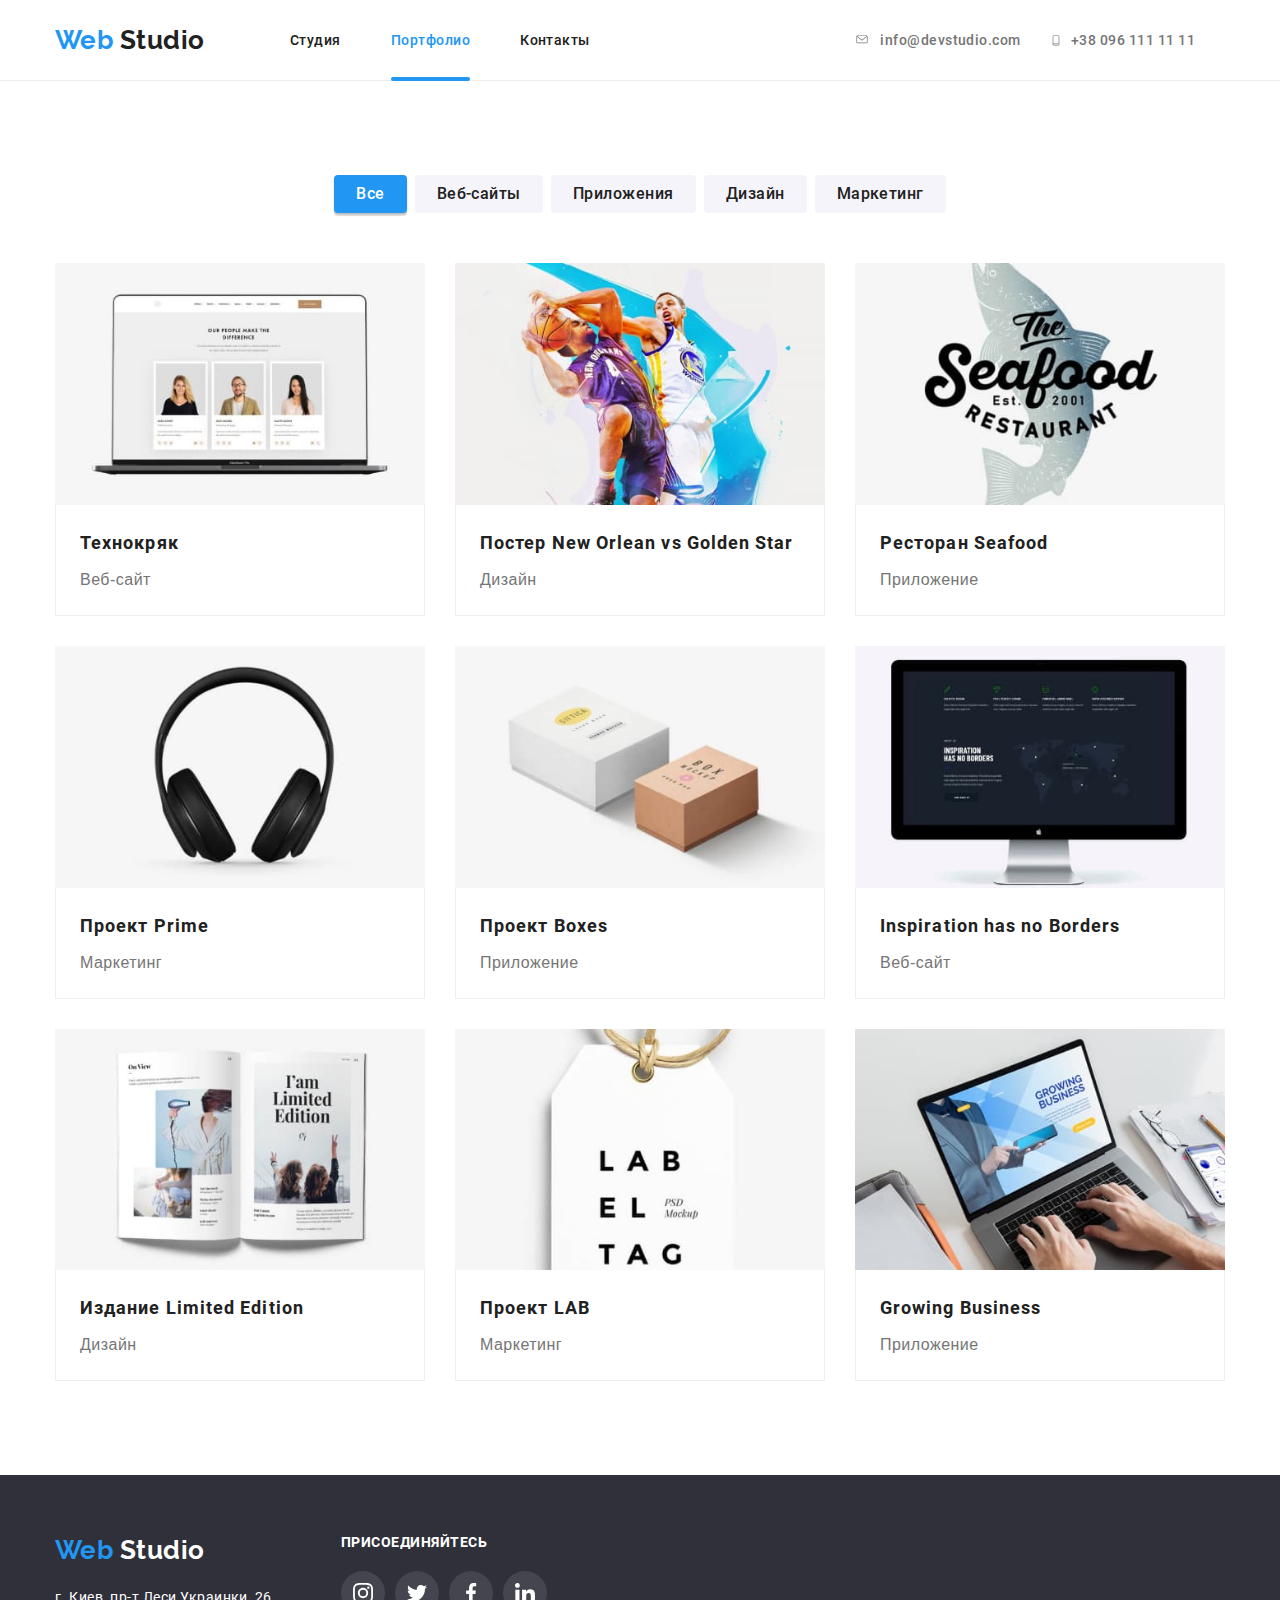
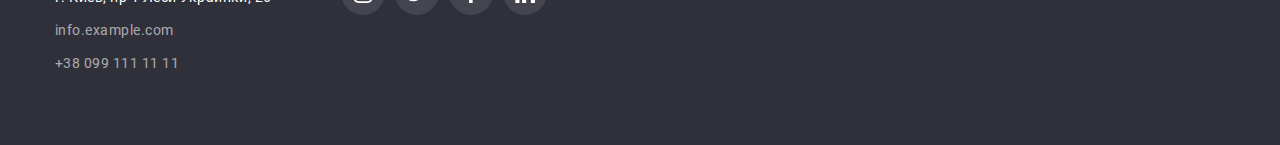
==== portfolio.html @ d31ba844 "Добавляет йалы предидущей домашки" ====
<!DOCTYPE html>
<html lang="en">
<head>
    <meta charset="UTF-8">
    <meta name="viewport" content="width=device-width, initial-scale=1.0">
    <title>Web Studio</title>

    <link rel="stylesheet" href="./css/normaliza.css">
    <link rel="stylesheet" href="./css/style.css">
</head>
<body>
    <!--Top Menu-->
    <header class="header">           

        <div class="nav container">
            <a class="logo" href="./index.html">
                <span class="logo--accent">Web</span> Studio
            </a>                
            
            <nav>
                <ul class="nav__list list">
                    <li class="nav__list-item">
                        <a class="link nav__link" href="./index.html">Студия</a>
                    </li>
                    <li class="nav__list-item">
                        <a class="link nav__link nav__link--active" href="./portfolio.html">Портфолио</a>
                    </li>
                    <li class="nav__list-item">
                        <a class="link nav__link" href="#contacts">Контакты</a>
                    </li>
                </ul>
            </nav>
            
            <ul class="nav__contacts list">
                <li class="nav__contacts-item">
                    <a class="link nav__contacts-link" href="mailto:info@devstudio.com">
                        <svg class="nav__contacts-icon" width=16 height=11.2>
                            <use href='./images/sprite.svg#icon-envelope'></use>
                        </svg>                        
                        info@devstudio.com
                    </a> 
                </li>
                <li class="nav__contacts-item">
                    <a class="link nav__contacts-link" href="tel:+380961111111">
                        <svg class="nav__contacts-icon" width=10 height=15>
                            <use href='./images/sprite.svg#icon-smartphone'></use>
                        </svg> 
                        +38 096 111 11 11
                    </a>
                </li>
            </ul>
        </div>
        
    </header>          
    <!--Header end-->

    

    <main class="section--padding">
        <h1 class="title--hidden">Портфолио</h1>

            <!--Filters-->
        <section class="filters">
            <div class="container filters__content">
                <h2 class="title--hidden">Фильтры</h2> <!--скрыть-->

                <input class="filters__radio-btn" type="radio" 
                id="filter-all" name="filter" checked>
                <label class="btn filters__btn" for="filter-all" tabindex="0">Все</label> 

                <input class="filters__radio-btn" type="radio" 
                id="filter-sites" name="filter">
                <label class="btn filters__btn" for="filter-sites" tabindex="0">Веб-сайты</label>

                <input class="filters__radio-btn" type="radio" 
                id="filter-apps" name="filter">
                <label class="btn filters__btn" for="filter-apps"  tabindex="0">Приложения</label>

                <input class="filters__radio-btn" type="radio" 
                id="filter-design" name="filter">
                <label class="btn filters__btn" for="filter-design"  tabindex="0">Дизайн</label>

                <input class="filters__radio-btn" type="radio" 
                id="filter-marketing" name="filter">
                <label class="btn filters__btn" for="filter-marketing"  tabindex="0">Маркетинг</label> 
            </div>
        </section>


        <section class="projects">
            <h2 class="sprojects__title title--hidden">Проекты</h2> <!--скрыть-->
            <div class="container">            
                <ul class="projects__list list">                
                        <!--Project 1-->            
                    <li class="projects__item" tabindex="0">
                        <a class="projects__item-link" href="">
                            <div class="projects__item-preview">               
                                <img class="projects__item-img" src="../images/projects/project1.jpg" alt="Технокряк" width="370">
                                <p class="projects__item-description">
                                    Технокряк это современная площадка распространения коронавируса. 
                                    Компании используют эту платформу для цифрового шпионажа и атак 
                                    на защищённые сервера конкурентов.
                                </p>
                            </div>
                            <div class="projects__item-content">
                                <h3 class="projects__item-title">
                                    Технокряк
                                </h3>
                                <p class="projects__item-category">
                                    Веб-сайт
                                </p>                                
                            </div>                            
                        </a>
                    </li>

                    <!--Project 2-->
                    <li class="projects__item" tabindex="0">
                        <a class="projects__item-link" href="">
                            <div class="projects__item-preview">
                                <img class="projects__item-img" src="../images/projects/project2.jpg" alt="Постер New Orlean vs Golden Star" width="370">
                                <p class="projects__item-description">
                                    Технокряк это современная площадка распространения коронавируса. 
                                    Компании используют эту платформу для цифрового шпионажа и атак 
                                    на защищённые сервера конкурентов.
                                </p>
                            </div>
                            <div class="projects__item-content">
                                <h3 class="projects__item-title">
                                    Постер New Orlean vs Golden Star
                                </h3>
                                <p class="projects__item-category">
                                    Дизайн
                                </p>                                
                            </div>                            
                        </a>
                    </li>

                    <!--Project 3-->
                    <li class="projects__item" tabindex="0">
                        <a class="projects__item-link" href="">
                            <div class="projects__item-preview">
                                <img class="projects__item-img" src="../images/projects/project3.jpg" alt="Ресторан Seafood" width="370">
                                <p class="projects__item-description">
                                    Технокряк это современная площадка распространения коронавируса. 
                                    Компании используют эту платформу для цифрового шпионажа и атак 
                                    на защищённые сервера конкурентов.
                                </p>
                            </div>
                            <div class="projects__item-content">
                                <h3 class="projects__item-title">
                                    Ресторан Seafood
                                </h3>
                                <p class="projects__item-category">
                                    Приложение
                                </p>
                                
                            </div>                            
                        </a>
                    </li>

                    <!--Project 4-->
                    <li class="projects__item" tabindex="0">
                        <a class="projects__item-link" href="">
                            <div class="projects__item-preview">
                                <img class="projects__item-img" src="../images/projects/project4.jpg" alt="Проект Prime" width="370"> 
                                <p class="projects__item-description">
                                    Технокряк это современная площадка распространения коронавируса. 
                                    Компании используют эту платформу для цифрового шпионажа и атак 
                                    на защищённые сервера конкурентов.
                                </p>
                            </div>
                            <div class="projects__item-content">
                                <h3 class="projects__item-title">
                                    Проект Prime
                                </h3>
                                <p class="projects__item-category">
                                    Маркетинг
                                </p>
                                
                            </div>                            
                        </a>
                    </li>

                    <!--Project 5-->
                    <li class="projects__item" tabindex="0">             
                        <a class="projects__item-link" href="">       
                            <div class="projects__item-preview">
                                <img class="projects__item-img" src="../images/projects/project5.jpg" alt="Проект Boxes" width="370">
                                <p class="projects__item-description">
                                    Технокряк это современная площадка распространения коронавируса. 
                                    Компании используют эту платформу для цифрового шпионажа и атак 
                                    на защищённые сервера конкурентов.
                                </p>
                            </div>
                            <div class="projects__item-content">
                                <h3 class="projects__item-title">
                                    Проект Boxes
                                </h3>
                                <p class="projects__item-category">
                                    Приложение
                                </p>
                                
                            </div>                            
                        </a>
                    </li>

                    <!--Project 6-->
                    <li class="projects__item" tabindex="0">             
                        <a class="projects__item-link" href="">       
                            <div class="projects__item-preview">
                                <img class="projects__item-img" src="../images/projects/project6.jpg" alt="Inspiration has no Borders" width="370">
                                <p class="projects__item-description">
                                    Технокряк это современная площадка распространения коронавируса. 
                                    Компании используют эту платформу для цифрового шпионажа и атак 
                                    на защищённые сервера конкурентов.
                                </p>
                            </div>
                            <div class="projects__item-content">
                                <h3 class="projects__item-title">
                                    Inspiration has no Borders
                                </h3>
                                <p class="projects__item-category">
                                    Веб-сайт
                                </p>
                                
                            </div>                            
                        </a>
                    </li>

                    <!--Project 7-->
                    <li class="projects__item" tabindex="0">             
                        <a class="projects__item-link" href="">       
                            <div class="projects__item-preview">
                                <img class="projects__item-img" src="../images/projects/project7.jpg" alt="Издание Limited Edition" width="370">
                                <p class="projects__item-description">
                                    Технокряк это современная площадка распространения коронавируса. 
                                    Компании используют эту платформу для цифрового шпионажа и атак 
                                    на защищённые сервера конкурентов.
                                </p>
                            </div>
                            <div class="projects__item-content">
                                <h3 class="projects__item-title">
                                    Издание Limited Edition
                                </h3>
                                <p class="projects__item-category">
                                    Дизайн
                                </p>
                                
                            </div>                            
                        </a>
                    </li>

                    <!--Project 8-->
                    <li class="projects__item" tabindex="0">             
                        <a class="projects__item-link" href="">       
                            <div class="projects__item-preview">
                                <img class="projects__item-img" src="../images/projects/project8.jpg" alt="Проект LAB" width="370">
                                <p class="projects__item-description">
                                    Технокряк это современная площадка распространения коронавируса. 
                                    Компании используют эту платформу для цифрового шпионажа и атак 
                                    на защищённые сервера конкурентов.
                                </p>
                            </div>
                            <div class="projects__item-content">
                                <h3 class="projects__item-title">
                                    Проект LAB
                                </h3>
                                <p class="projects__item-category">
                                    Маркетинг
                                </p>                                
                            </div>                            
                        </a>
                    </li>

                    <!--Project 9-->
                    <li class="projects__item" tabindex="0">             
                        <a class="projects__item-link" href="">       
                            <div class="projects__item-preview">
                                <img class="projects__item-img" src="../images/projects/project9.jpg" alt="Growing Business" width="370">
                                <p class="projects__item-description">
                                    Технокряк это современная площадка распространения коронавируса. 
                                    Компании используют эту платформу для цифрового шпионажа и атак 
                                    на защищённые сервера конкурентов.
                                </p>
                            </div>
                            <div class="projects__item-content">
                                <h3 class="projects__item-title">
                                    Growing Business
                                </h3>
                                <p class="projects__item-category">
                                    Приложение
                                </p>
                                
                            </div>                            
                        </a>
                    </li>
                </ul>
            </div>
                
        </section>
    </main>


   <!--Footer-->
   <footer class="footer" id="contacts">
        <div class="container footer__container">
            <div class="footer__contacts-container">				
                <a class="logo logo--inverse footer__logo" href="./index.html">
                    <span class="logo--accent">Web</span> Studio
                </a>
                <address class="footer__address footer__contacts-item">
                    г. Киев, пр-т Леси Украинки, 26
                </address>
                <p class="footer__contacts-item">
                    <a class="footer__contacts-link" href="mailto:info.example.com">info.example.com</a>
                </p>
                <p class="footer__contacts-item">
                    <a class="footer__contacts-link" href="tel:+380991111111"> +38 099 111 11 11</a>
                </p>
            </div>
            <div class="footer__social-links">
                <b class="footer__action-text">
                    Присоединяйтесь
                </b>
                <ul class="list social-links">
                    <li class="social-links__item">
                        <a class="social-link footer__social-link" href="#" aria-label="Instagramm">
                            <svg class="social-link__icon">
                                <use href="./images/sprite.svg#icon-instagram"></use>
                            </svg>
                        </a>
                    </li>
                    <li class="social-links__item">
                        <a class="social-link footer__social-link" href="#" aria-label="Twitter">
                            <svg class="social-link__icon">
                                <use href="./images/sprite.svg#icon-twitter"></use>
                            </svg>
                        </a>
                    </li>
                    <li class="social-links__item">
                        <a class="social-link footer__social-link" href="#" aria-label="Facebook">
                            <svg class="social-link__icon">
                                <use href="./images/sprite.svg#icon-facebook"></use>
                            </svg>
                        </a>
                    </li>
                    <li class="social-links__item">
                        <a class="social-link footer__social-link" href="#" aria-label="LinkedIn">
                            <svg class="social-link__icon">
                                <use href="./images/sprite.svg#icon-linkedin"></use>
                            </svg>
                        </a>
                    </li>
                </ul>
            </div>
        </div>
        
    </footer>
    
</body>
</html>
---- css/normaliza.css ----
/*! normalize.css v8.0.1 | MIT License | github.com/necolas/normalize.css */

/* Document
   ========================================================================== */

/**
 * 1. Correct the line height in all browsers.
 * 2. Prevent adjustments of font size after orientation changes in iOS.
 */

 html {
    line-height: 1.15; /* 1 */
    -webkit-text-size-adjust: 100%; /* 2 */
  }
  
  /* Sections
     ========================================================================== */
  
  /**
   * Remove the margin in all browsers.
   */
  
  body {
    margin: 0;
  }
  
  /**
   * Render the `main` element consistently in IE.
   */
  
  main {
    display: block;
  }
  
  /**
   * Correct the font size and margin on `h1` elements within `section` and
   * `article` contexts in Chrome, Firefox, and Safari.
   */
  
  h1 {
    font-size: 2em;
    margin: 0.67em 0;
  }
  
  /* Grouping content
     ========================================================================== */
  
  /**
   * 1. Add the correct box sizing in Firefox.
   * 2. Show the overflow in Edge and IE.
   */
  
  hr {
    box-sizing: content-box; /* 1 */
    height: 0; /* 1 */
    overflow: visible; /* 2 */
  }
  
  /**
   * 1. Correct the inheritance and scaling of font size in all browsers.
   * 2. Correct the odd `em` font sizing in all browsers.
   */
  
  pre {
    font-family: monospace, monospace; /* 1 */
    font-size: 1em; /* 2 */
  }
  
  /* Text-level semantics
     ========================================================================== */
  
  /**
   * Remove the gray background on active links in IE 10.
   */
  
  a {
    background-color: transparent;
  }
  
  /**
   * 1. Remove the bottom border in Chrome 57-
   * 2. Add the correct text decoration in Chrome, Edge, IE, Opera, and Safari.
   */
  
  abbr[title] {
    border-bottom: none; /* 1 */
    text-decoration: underline; /* 2 */
    text-decoration: underline dotted; /* 2 */
  }
  
  /**
   * Add the correct font weight in Chrome, Edge, and Safari.
   */
  
  b,
  strong {
    font-weight: bolder;
  }
  
  /**
   * 1. Correct the inheritance and scaling of font size in all browsers.
   * 2. Correct the odd `em` font sizing in all browsers.
   */
  
  code,
  kbd,
  samp {
    font-family: monospace, monospace; /* 1 */
    font-size: 1em; /* 2 */
  }
  
  /**
   * Add the correct font size in all browsers.
   */
  
  small {
    font-size: 80%;
  }
  
  /**
   * Prevent `sub` and `sup` elements from affecting the line height in
   * all browsers.
   */
  
  sub,
  sup {
    font-size: 75%;
    line-height: 0;
    position: relative;
    vertical-align: baseline;
  }
  
  sub {
    bottom: -0.25em;
  }
  
  sup {
    top: -0.5em;
  }
  
  /* Embedded content
     ========================================================================== */
  
  /**
   * Remove the border on images inside links in IE 10.
   */
  
  img {
    border-style: none;
  }
  
  /* Forms
     ========================================================================== */
  
  /**
   * 1. Change the font styles in all browsers.
   * 2. Remove the margin in Firefox and Safari.
   */
  
  button,
  input,
  optgroup,
  select,
  textarea {
    font-family: inherit; /* 1 */
    font-size: 100%; /* 1 */
    line-height: 1.15; /* 1 */
    margin: 0; /* 2 */
  }
  
  /**
   * Show the overflow in IE.
   * 1. Show the overflow in Edge.
   */
  
  button,
  input { /* 1 */
    overflow: visible;
  }
  
  /**
   * Remove the inheritance of text transform in Edge, Firefox, and IE.
   * 1. Remove the inheritance of text transform in Firefox.
   */
  
  button,
  select { /* 1 */
    text-transform: none;
  }
  
  /**
   * Correct the inability to style clickable types in iOS and Safari.
   */
  
  button,
  [type="button"],
  [type="reset"],
  [type="submit"] {
    -webkit-appearance: button;
  }
  
  /**
   * Remove the inner border and padding in Firefox.
   */
  
  button::-moz-focus-inner,
  [type="button"]::-moz-focus-inner,
  [type="reset"]::-moz-focus-inner,
  [type="submit"]::-moz-focus-inner {
    border-style: none;
    padding: 0;
  }
  
  /**
   * Restore the focus styles unset by the previous rule.
   */
  
  button:-moz-focusring,
  [type="button"]:-moz-focusring,
  [type="reset"]:-moz-focusring,
  [type="submit"]:-moz-focusring {
    outline: 1px dotted ButtonText;
  }
  
  /**
   * Correct the padding in Firefox.
   */
  
  fieldset {
    padding: 0.35em 0.75em 0.625em;
  }
  
  /**
   * 1. Correct the text wrapping in Edge and IE.
   * 2. Correct the color inheritance from `fieldset` elements in IE.
   * 3. Remove the padding so developers are not caught out when they zero out
   *    `fieldset` elements in all browsers.
   */
  
  legend {
    box-sizing: border-box; /* 1 */
    color: inherit; /* 2 */
    display: table; /* 1 */
    max-width: 100%; /* 1 */
    padding: 0; /* 3 */
    white-space: normal; /* 1 */
  }
  
  /**
   * Add the correct vertical alignment in Chrome, Firefox, and Opera.
   */
  
  progress {
    vertical-align: baseline;
  }
  
  /**
   * Remove the default vertical scrollbar in IE 10+.
   */
  
  textarea {
    overflow: auto;
  }
  
  /**
   * 1. Add the correct box sizing in IE 10.
   * 2. Remove the padding in IE 10.
   */
  
  [type="checkbox"],
  [type="radio"] {
    box-sizing: border-box; /* 1 */
    padding: 0; /* 2 */
  }
  
  /**
   * Correct the cursor style of increment and decrement buttons in Chrome.
   */
  
  [type="number"]::-webkit-inner-spin-button,
  [type="number"]::-webkit-outer-spin-button {
    height: auto;
  }
  
  /**
   * 1. Correct the odd appearance in Chrome and Safari.
   * 2. Correct the outline style in Safari.
   */
  
  [type="search"] {
    -webkit-appearance: textfield; /* 1 */
    outline-offset: -2px; /* 2 */
  }
  
  /**
   * Remove the inner padding in Chrome and Safari on macOS.
   */
  
  [type="search"]::-webkit-search-decoration {
    -webkit-appearance: none;
  }
  
  /**
   * 1. Correct the inability to style clickable types in iOS and Safari.
   * 2. Change font properties to `inherit` in Safari.
   */
  
  ::-webkit-file-upload-button {
    -webkit-appearance: button; /* 1 */
    font: inherit; /* 2 */
  }
  
  /* Interactive
     ========================================================================== */
  
  /*
   * Add the correct display in Edge, IE 10+, and Firefox.
   */
  
  details {
    display: block;
  }
  
  /*
   * Add the correct display in all browsers.
   */
  
  summary {
    display: list-item;
  }
  
  /* Misc
     ========================================================================== */
  
  /**
   * Add the correct display in IE 10+.
   */
  
  template {
    display: none;
  }
  
  /**
   * Add the correct display in IE 10.
   */
  
  [hidden] {
    display: none;
  }
---- css/style.css ----
/*Roboto regular, bold, medium, black
Raleway bold*/
/*Logo*/
@font-face {
  font-family: "Raleway-Bold";
  src: url(/css/fonts/Raleway-Bold.ttf);
  font-style: normal;
  font-weight: 700;
}

/*headers*/
@font-face {
  font-family: "Roboto-Bold";
  src: url(/css/fonts/Roboto-Bold.ttf);
  font-style: normal;
  font-weight: 700;
}

/*hero header*/
@font-face {
  font-family: "Roboto-Black";
  src: url(/css/fonts/Roboto-Black.ttf);
  font-style: normal;
  font-weight: 900;
}

/*nav links*/
@font-face {
  font-family: "Roboto-Medium";
  src: url(/css/fonts/Roboto-Medium.ttf);
  font-style: normal;
  font-weight: 500;
}

/*paragraphs*/
@font-face {
  font-family: "Roboto-Regular";
  src: url(/css/fonts/Roboto-Regular.ttf);
  font-style: normal;
  font-weight: 400;
}

:root {
  --accent: #2196F3;
  --main-bg: #fff;
  --secondary-bg: #F5F4FA;
  --activity-title-bg: rgba(47, 48, 58, 0.8);
  --main-text: #212121;
  --secondary-text: #757575;
  --light-text: #ffffff;
  --social-links: #AFB1B8;
  --footer-contacts: rgba(255, 255, 255, 0.6);
  --footer-bg: #2F303A;
  --footer-social-bg: rgba(255, 255, 255, 0.1);
  --nav-underline: #ECECEC;
  --item-border: #EEEEEE;
}

/*common*/
html {
  -webkit-box-sizing: border-box;
          box-sizing: border-box;
}

*, *::before, *::after {
  -webkit-box-sizing: inherit;
          box-sizing: inherit;
}

body {
  color: var(--main-text);
  background-color: var(--main-bg);
  font-family: "Roboto-Bold", sans-serif;
  letter-spacing: 0.03em;
}

h1, h2, h3, p {
  margin: 0;
}

a {
  text-decoration: none;
  color: var(--main-text);
}

a:hover {
  cursor: pointer;
}

.container {
  width: 1200px;
  padding-left: 15px;
  padding-right: 15px;
  margin: auto;
}

.link {
  display: -webkit-box;
  display: -ms-flexbox;
  display: flex;
  font-family: "Roboto-Medium", sans-serif;
  -webkit-transition: color 250ms cubic-bezier(0.4, 0, 0.2, 1);
  transition: color 250ms cubic-bezier(0.4, 0, 0.2, 1);
}

.link:hover, .link:focus {
  color: var(--accent);
  -webkit-transition: color 250ms cubic-bezier(0.4, 0, 0.2, 1);
  transition: color 250ms cubic-bezier(0.4, 0, 0.2, 1);
}

.list {
  margin: 0;
  padding: 0;
  list-style: none;
  color: var(--main-text);
  display: -webkit-box;
  display: -ms-flexbox;
  display: flex;
}

.social-links {
  -webkit-box-pack: center;
      -ms-flex-pack: center;
          justify-content: center;
}

.social-links__item:not(:last-child) {
  margin-right: 10px;
}

.social-link {
  display: -webkit-box;
  display: -ms-flexbox;
  display: flex;
  -webkit-box-pack: center;
      -ms-flex-pack: center;
          justify-content: center;
  -webkit-box-align: center;
      -ms-flex-align: center;
          align-items: center;
  width: 44px;
  height: 44px;
  border-radius: 50%;
  background-color: var(--main-bg);
  color: var(--social-links);
  -webkit-transition: all 250ms cubic-bezier(0.4, 0, 0.2, 1);
  transition: all 250ms cubic-bezier(0.4, 0, 0.2, 1);
}

.social-link:hover, .social-link:focus {
  color: var(--light-text);
  background-color: var(--accent);
  -webkit-transition: all 250ms cubic-bezier(0.4, 0, 0.2, 1);
  transition: all 250ms cubic-bezier(0.4, 0, 0.2, 1);
}

.social-link__icon {
  width: 20px;
  height: 20px;
  fill: currentColor;
}

.logo {
  display: block;
  font-size: 26px;
  line-height: 1.19;
  font-family: "Raleway-Bold", sans-serif;
}

.logo--accent {
  color: var(--accent);
}

.logo--inverse {
  color: var(--light-text);
}

.btn {
  display: block;
  font-size: 16px;
  border: none;
  border-radius: 4px;
}

.btn:hover, .btn:focus {
  cursor: pointer;
}

.main-btn {
  color: var(--light-text);
  background-color: var(--accent);
  line-height: 1.875;
  letter-spacing: 0.06em;
}

.section--padding {
  padding: 94px 0;
}

.section-title {
  font-size: 36px;
  line-height: 1.17;
  text-align: center;
}

.title--hidden {
  height: 0;
  width: 0;
  margin: 0;
  overflow: hidden;
}

.item-title {
  font-size: 14px;
  line-height: 1.14;
}

/*HEADER*/
.header {
  border-bottom: 1px solid var(--nav-underline);
}

/*******Nav******/
.nav {
  display: -webkit-box;
  display: -ms-flexbox;
  display: flex;
  -webkit-box-align: center;
      -ms-flex-align: center;
          align-items: center;
}

.nav__list {
  display: -webkit-box;
  display: -ms-flexbox;
  display: flex;
  margin-left: 85px;
}

.nav__list-item:not(:last-child) {
  margin-right: 50px;
}

.nav__link {
  display: block;
  padding-top: 32px;
  padding-bottom: 32px;
  font-size: 14px;
  position: relative;
}

.nav__link--active {
  color: var(--accent);
}

.nav__link--active::after {
  content: '';
  display: block;
  width: 100%;
  height: 4px;
  border-radius: 2px;
  background-color: var(--accent);
  position: absolute;
  top: 77px;
}

.nav__contacts {
  display: -webkit-box;
  display: -ms-flexbox;
  display: flex;
  margin-left: auto;
}

.nav__contacts-item {
  margin-right: 30px;
}

.nav__contacts-link {
  -webkit-box-align: center;
      -ms-flex-align: center;
          align-items: center;
  font-size: 14px;
  color: var(--secondary-text);
}

.nav__contacts-icon {
  margin-right: 10px;
  fill: currentColor;
}

/*HEADER END*/
/*MAIN*/
/*Hero section*/
.hero {
  min-height: 600px;
  padding-top: 200px;
  background-image: -webkit-gradient(linear, left top, left bottom, from(rgba(47, 48, 58, 0.8))), url(../images/hero/header-desktop-img.jpg);
  background-image: linear-gradient(rgba(47, 48, 58, 0.8)), url(../images/hero/header-desktop-img.jpg);
  background-repeat: no-repeat;
  background-size: cover;
  color: var(--light-text);
}

.hero__title {
  margin-bottom: 30px;
  margin-left: auto;
  margin-right: auto;
  font-family: "Roboto-Black", sans-serif;
  font-size: 44px;
  line-height: 1.36;
  letter-spacing: 0.06em;
  text-transform: uppercase;
  text-align: center;
}

.hero__button {
  margin-left: auto;
  margin-right: auto;
  padding: 10px 32px;
  color: currentColor;
}

/*Features section*/
.features__list {
  display: -webkit-box;
  display: -ms-flexbox;
  display: flex;
}

.features__list-item:not(:last-child) {
  margin-right: 30px;
}

.features__svg-container {
  display: -webkit-box;
  display: -ms-flexbox;
  display: flex;
  padding: 25px 100px;
  background-color: var(--secondary-bg);
  margin-bottom: 30px;
}

.features__item-icon {
  height: 70px;
  width: 70px;
  color: currentColor;
}

.features__item-title {
  margin-bottom: 10px;
  text-transform: uppercase;
}

.features__item-text {
  font-family: "Roboto-Regular", sans-serif;
  font-size: 14px;
  line-height: 1.71;
  color: var(--secondary-text);
}

/*Activities secton*/
.activities__container {
  padding-bottom: 94px;
}

.activities__title {
  margin-bottom: 50px;
}

.activities__list {
  display: -webkit-box;
  display: -ms-flexbox;
  display: flex;
}

.activities__list-item {
  width: calc((100%-2*30px)/3);
  position: relative;
}

.activities__list-item:not(:last-child) {
  margin-right: 30px;
}

.activities__item-img {
  display: block;
}

.activities__item-title {
  position: absolute;
  width: 100%;
  bottom: 0;
  padding-top: 27px;
  padding-bottom: 27px;
  background-color: var(--activity-title-bg);
  text-align: center;
  text-transform: uppercase;
  color: var(--light-text);
}

/*Team section*/
.team {
  background-color: var(--secondary-bg);
}

.team__title {
  margin-bottom: 50px;
}

.team__list {
  display: -webkit-box;
  display: -ms-flexbox;
  display: flex;
}

.team__card {
  width: calc((100%-3*30px)/4);
  padding-bottom: 24px;
  font-size: 16px;
  line-height: 1.19;
  background-color: var(--main-bg);
  text-align: center;
  -webkit-box-shadow: 0px 2px 1px rgba(0, 0, 0, 0.2), 0px 1px 1px rgba(0, 0, 0, 0.14), 0px 1px 3px rgba(0, 0, 0, 0.12);
          box-shadow: 0px 2px 1px rgba(0, 0, 0, 0.2), 0px 1px 1px rgba(0, 0, 0, 0.14), 0px 1px 3px rgba(0, 0, 0, 0.12);
  border-radius: 0px 0px 4px 4px;
}

.team__card:not(:last-child) {
  margin-right: 30px;
}

.team__card-img {
  display: block;
  margin-bottom: 30px;
}

.team__card-name {
  margin-bottom: 10px;
  font-family: "Roboto-Medium", sans-serif;
}

.team__card-position {
  margin-bottom: 16px;
  font-family: "Roboto-Regular", sans-serif;
}

/*CLients section*/
.clients__title {
  margin-bottom: 50px;
}

.clients__list {
  display: -webkit-box;
  display: -ms-flexbox;
  display: flex;
  -ms-flex-wrap: wrap;
      flex-wrap: wrap;
}

.clients__item:not(:last-child) {
  margin-right: 30px;
}

.clients__link {
  display: -webkit-box;
  display: -ms-flexbox;
  display: flex;
  -webkit-box-align: center;
      -ms-flex-align: center;
          align-items: center;
  -webkit-box-pack: center;
      -ms-flex-pack: center;
          justify-content: center;
  width: 170px;
  height: 90px;
  border: 1px solid var(--social-links);
  color: var(--social-links);
  -webkit-transition: all 250ms cubic-bezier(0.4, 0, 0.2, 1);
  transition: all 250ms cubic-bezier(0.4, 0, 0.2, 1);
}

.clients__link:hover {
  color: var(--accent);
  border: 1px solid var(--accent);
  -webkit-transition: all 250ms cubic-bezier(0.4, 0, 0.2, 1);
  transition: all 250ms cubic-bezier(0.4, 0, 0.2, 1);
}

.clients__logo {
  fill: currentColor;
}

/*MAIN END*/
/*FOOTER*/
.footer {
  color: var(--light-text);
  font-family: "Roboto-Regular";
  font-size: 14px;
  line-height: 1.71;
  background-color: var(--footer-bg);
}

.footer__container {
  padding-top: 60px;
  padding-bottom: 60px;
  display: -webkit-box;
  display: -ms-flexbox;
  display: flex;
}

.footer__contacts-container {
  margin-right: 69px;
}

.footer__logo {
  margin-bottom: 20px;
}

.footer__contacts-item {
  margin-bottom: 9px;
}

.footer__address {
  font-style: normal;
}

.footer__contacts-link {
  color: var(--footer-contacts);
}

.footer__action-text {
  display: block;
  margin-bottom: 20px;
  font-family: "Roboto-Bold";
  font-style: normal;
  text-transform: uppercase;
  line-height: 1.14;
}

.footer__social-link {
  color: var(--light-text);
  background-color: var(--footer-social-bg);
}

/*PORTFOLIO*/
.filters {
  margin-bottom: 50px;
}

.filters__content {
  display: -webkit-box;
  display: -ms-flexbox;
  display: flex;
  -webkit-box-pack: center;
      -ms-flex-pack: center;
          justify-content: center;
}

.filters__radio-btn {
  width: 0;
  height: 0;
  margin: 0;
}

.filters__btn {
  padding: 6px 22px;
  font-family: "Roboto-Medium", sans-serif;
  line-height: 1.625;
  background-color: var(--secondary-bg);
  -webkit-transition: all 250ms cubic-bezier(0.4, 0, 0.2, 1);
  transition: all 250ms cubic-bezier(0.4, 0, 0.2, 1);
}

.filters__radio-btn:checked + .filters__btn, .filters__btn:hover, .filters__btn:focus {
  cursor: pointer;
  outline: none;
  background-color: var(--accent);
  color: var(--light-text);
  -webkit-box-shadow: 0px 2px 2px rgba(0, 0, 0, 0.12), 0px 1px 2px rgba(0, 0, 0, 0.08), 0px 3px 1px rgba(0, 0, 0, 0.1);
          box-shadow: 0px 2px 2px rgba(0, 0, 0, 0.12), 0px 1px 2px rgba(0, 0, 0, 0.08), 0px 3px 1px rgba(0, 0, 0, 0.1);
  -webkit-transition: all 250ms cubic-bezier(0.4, 0, 0.2, 1);
  transition: all 250ms cubic-bezier(0.4, 0, 0.2, 1);
}

.filters__btn:not(:last-child) {
  margin-right: 8px;
}

.projects__list {
  display: -webkit-box;
  display: -ms-flexbox;
  display: flex;
  -ms-flex-wrap: wrap;
      flex-wrap: wrap;
}

.projects__item {
  width: 370px;
  -webkit-transition: all 250ms cubic-bezier(0.4, 0, 0.2, 1);
  transition: all 250ms cubic-bezier(0.4, 0, 0.2, 1);
}

.projects__item:hover, .projects__item:focus {
  -webkit-box-sizing: border-box;
          box-sizing: border-box;
  -webkit-box-shadow: 1px 4px 6px rgba(0, 0, 0, 0.16), 0px 4px 4px rgba(0, 0, 0, 0.06), 0px 1px 1px rgba(0, 0, 0, 0.12);
          box-shadow: 1px 4px 6px rgba(0, 0, 0, 0.16), 0px 4px 4px rgba(0, 0, 0, 0.06), 0px 1px 1px rgba(0, 0, 0, 0.12);
  -webkit-transition: all 250ms cubic-bezier(0.4, 0, 0.2, 1);
  transition: all 250ms cubic-bezier(0.4, 0, 0.2, 1);
}

.projects__item:not(:nth-child(3n)) {
  margin-right: 30px;
}

.projects__item:not(:nth-last-child(-n+3)) {
  margin-bottom: 30px;
}

.projects__item-preview {
  position: relative;
}

.projects__item-description {
  position: absolute;
  overflow: hidden;
  height: 0;
  width: 100%;
  bottom: 0;
  padding: 0;
  -webkit-transition: all 250ms cubic-bezier(0.4, 0, 0.2, 1);
  transition: all 250ms cubic-bezier(0.4, 0, 0.2, 1);
  background-color: var(--accent);
  color: var(--light-text);
  font-family: "Roboto-Normal", sans-serif;
  font-size: 16px;
  line-height: 1.56;
}

.projects__item:hover .projects__item-description,
.projects__item:focus .projects__item-description {
  height: 100%;
  padding: 63px 24px;
  -webkit-transition: all 250ms cubic-bezier(0.4, 0, 0.2, 1);
  transition: all 250ms cubic-bezier(0.4, 0, 0.2, 1);
}

.projects__item-img {
  display: block;
}

.projects__item-content {
  padding: 20px 24px;
  border-bottom: 1px solid var(--item-border);
  border-right: 1px solid var(--item-border);
  border-left: 1px solid var(--item-border);
}

.projects__item-title {
  font-size: 18px;
  line-height: 2;
  letter-spacing: 0.06em;
  margin-bottom: 4px;
}

.projects__item-category {
  font-family: "Roboto-Normal", sans-serif;
  color: var(--secondary-text);
  font-size: 16px;
  line-height: 1.875;
}
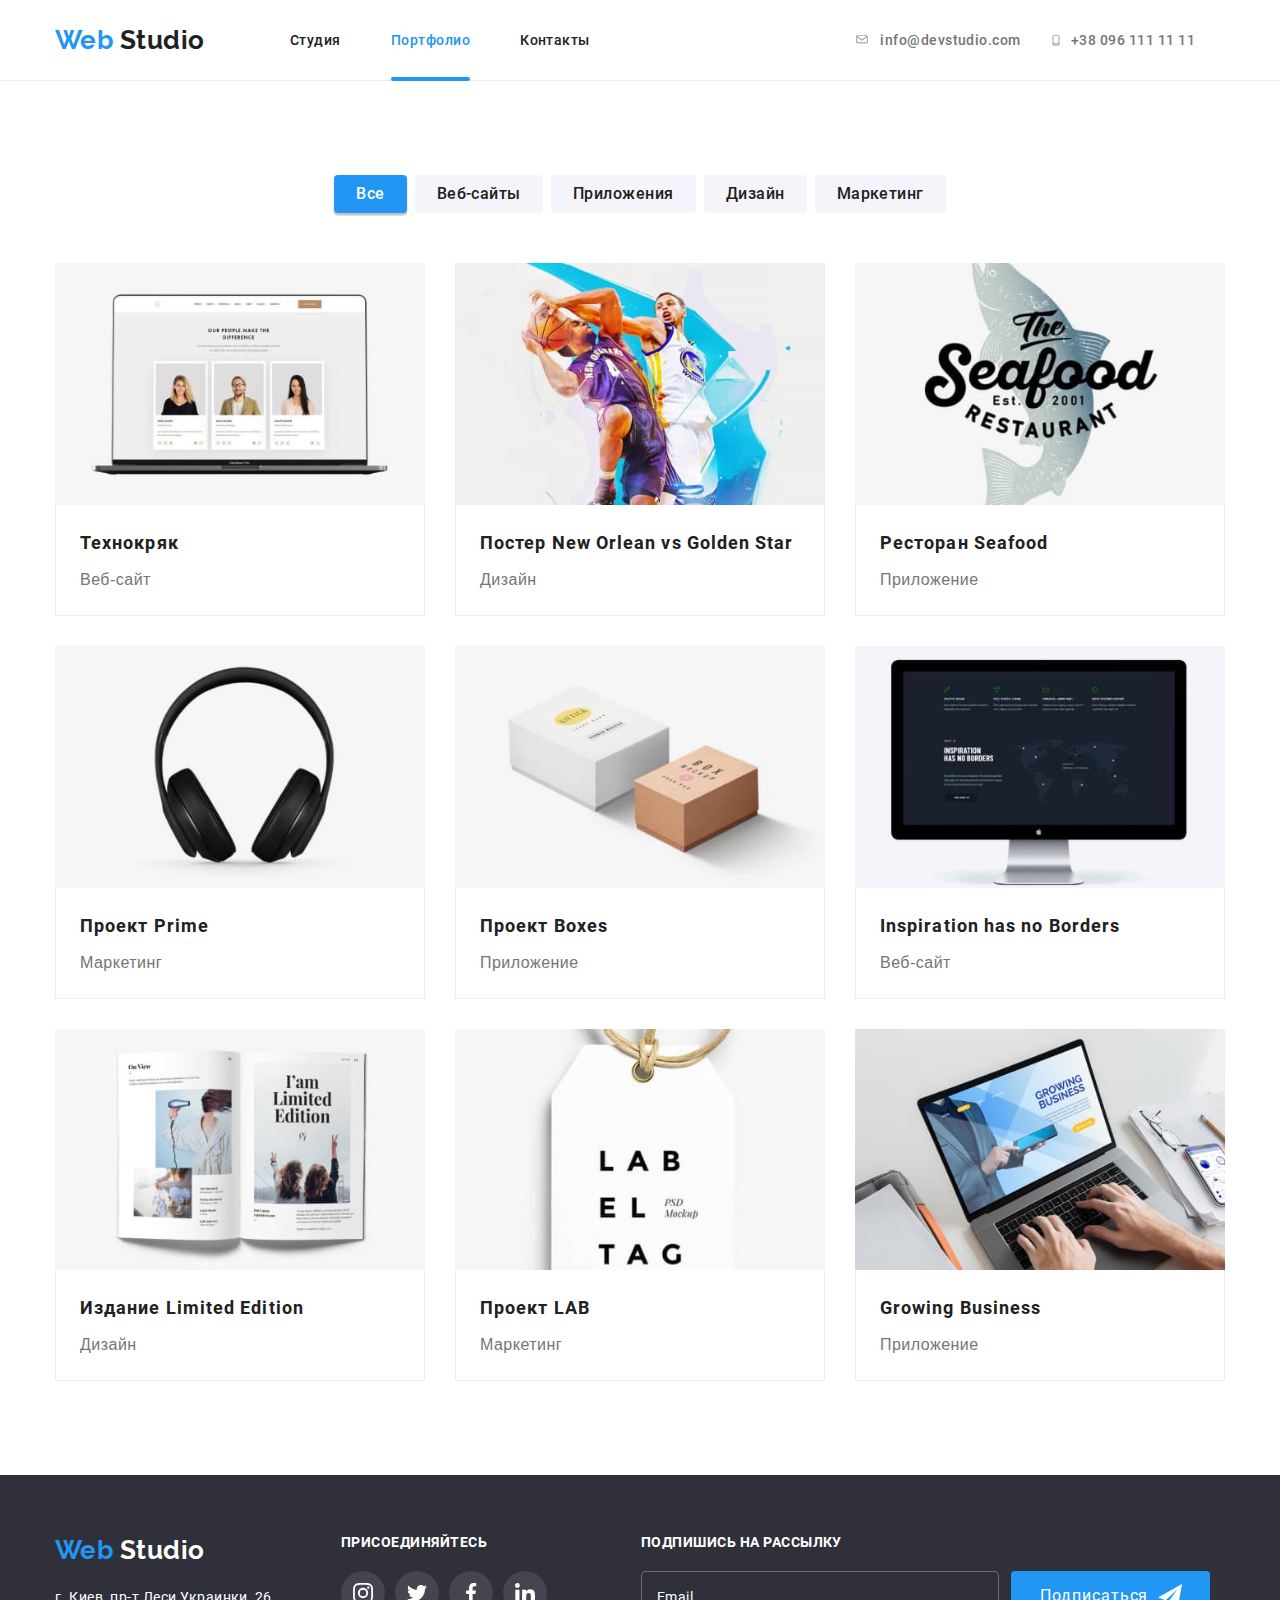
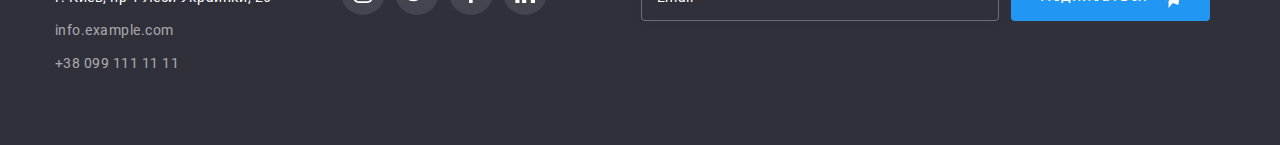
==== commit 94232dd5: "Добавляет модалку и форму футера с анимациями" ====
--- a/portfolio.html
+++ b/portfolio.html
@@ -303,59 +303,78 @@
 
    <!--Footer-->
    <footer class="footer" id="contacts">
-        <div class="container footer__container">
-            <div class="footer__contacts-container">				
-                <a class="logo logo--inverse footer__logo" href="./index.html">
-                    <span class="logo--accent">Web</span> Studio
-                </a>
-                <address class="footer__address footer__contacts-item">
-                    г. Киев, пр-т Леси Украинки, 26
-                </address>
-                <p class="footer__contacts-item">
-                    <a class="footer__contacts-link" href="mailto:info.example.com">info.example.com</a>
-                </p>
-                <p class="footer__contacts-item">
-                    <a class="footer__contacts-link" href="tel:+380991111111"> +38 099 111 11 11</a>
-                </p>
+    <div class="container footer__container">
+        <div class="footer__contacts-container">				
+            <a class="logo logo--inverse footer__logo" href="./index.html">
+                <span class="logo--accent">Web</span> Studio
+            </a>
+            <address class="footer__address footer__contacts-item">
+                г. Киев, пр-т Леси Украинки, 26
+            </address>
+            <p class="footer__contacts-item">
+                <a class="footer__contacts-link" href="mailto:info.example.com">info.example.com</a>
+            </p>
+            <p class="footer__contacts-item">
+                <a class="footer__contacts-link" href="tel:+380991111111"> +38 099 111 11 11</a>
+            </p>
+        </div>
+        <div class="footer__social-links">
+            <b class="footer__action-text">
+                Присоединяйтесь
+            </b>
+            <ul class="list social-links">
+                <li class="social-links__item">
+                    <a class="social-link footer__social-link" href="#" aria-label="Instagramm">
+                        <svg class="social-link__icon">
+                            <use href="./images/sprite.svg#icon-instagram"></use>
+                        </svg>
+                    </a>
+                </li>
+                <li class="social-links__item">
+                    <a class="social-link footer__social-link" href="#" aria-label="Twitter">
+                        <svg class="social-link__icon">
+                            <use href="./images/sprite.svg#icon-twitter"></use>
+                        </svg>
+                    </a>
+                </li>
+                <li class="social-links__item">
+                    <a class="social-link footer__social-link" href="#" aria-label="Facebook">
+                        <svg class="social-link__icon">
+                            <use href="./images/sprite.svg#icon-facebook"></use>
+                        </svg>
+                    </a>
+                </li>
+                <li class="social-links__item">
+                    <a class="social-link footer__social-link" href="#" aria-label="LinkedIn">
+                        <svg class="social-link__icon">
+                            <use href="./images/sprite.svg#icon-linkedin"></use>
+                        </svg>
+                    </a>
+                </li>
+            </ul>
+        </div>
+        <form action="#">
+            <b class="footer__action-text">
+                Подпишись на рассылку
+            </b>
+            <div class="subscription-form__controls">
+
+                <input type="email" id="subscription-form__email-input"
+                 class="subscription-form__email-input">
+                 <label class="subscription-form__email-label" 
+                 for="subscription-form__email-input">Email</label>
+
+                <button class="subscription-form__btn btn main-btn">
+                    <span>Подписаться</span>
+                    <svg class="icon-send">
+                        <use href="./images/sprite.svg#icon-send"></use>
+                    </svg>                    
+                </button>
             </div>
-            <div class="footer__social-links">
-                <b class="footer__action-text">
-                    Присоединяйтесь
-                </b>
-                <ul class="list social-links">
-                    <li class="social-links__item">
-                        <a class="social-link footer__social-link" href="#" aria-label="Instagramm">
-                            <svg class="social-link__icon">
-                                <use href="./images/sprite.svg#icon-instagram"></use>
-                            </svg>
-                        </a>
-                    </li>
-                    <li class="social-links__item">
-                        <a class="social-link footer__social-link" href="#" aria-label="Twitter">
-                            <svg class="social-link__icon">
-                                <use href="./images/sprite.svg#icon-twitter"></use>
-                            </svg>
-                        </a>
-                    </li>
-                    <li class="social-links__item">
-                        <a class="social-link footer__social-link" href="#" aria-label="Facebook">
-                            <svg class="social-link__icon">
-                                <use href="./images/sprite.svg#icon-facebook"></use>
-                            </svg>
-                        </a>
-                    </li>
-                    <li class="social-links__item">
-                        <a class="social-link footer__social-link" href="#" aria-label="LinkedIn">
-                            <svg class="social-link__icon">
-                                <use href="./images/sprite.svg#icon-linkedin"></use>
-                            </svg>
-                        </a>
-                    </li>
-                </ul>
-            </div>
-        </div>
-        
-    </footer>
+        </form>
+    </div>
+    
+</footer>
     
 </body>
 </html>
--- a/css/style.css
+++ b/css/style.css
@@ -56,6 +56,185 @@
   --item-border: #EEEEEE;
 }
 
+/* MODAL FORM*/
+.is-hidden {
+  opacity: 0;
+  pointer-events: none;
+}
+
+.backdrop {
+  position: fixed;
+  top: 0;
+  left: 0;
+  width: 100%;
+  height: 100%;
+  z-index: 100;
+  background-color: rgba(0, 0, 0, 0.2);
+}
+
+.icon-close {
+  height: 18px;
+  width: 18px;
+  fill: currentColor;
+}
+
+.modal-form {
+  position: absolute;
+  top: 50%;
+  left: 50%;
+  -webkit-transform: translate(-50%, -50%);
+          transform: translate(-50%, -50%);
+  padding: 40px;
+  z-index: 100;
+  color: var(--secondary-text);
+  font-family: "Roboto-Normal";
+  background-color: var(--main-bg);
+  -webkit-box-shadow: 0px 2px 1px rgba(0, 0, 0, 0.2), 0px 1px 1px rgba(0, 0, 0, 0.14), 0px 1px 3px rgba(0, 0, 0, 0.12);
+          box-shadow: 0px 2px 1px rgba(0, 0, 0, 0.2), 0px 1px 1px rgba(0, 0, 0, 0.14), 0px 1px 3px rgba(0, 0, 0, 0.12);
+  border-radius: 4px;
+}
+
+.modal-form__btn-close {
+  position: absolute;
+  top: 8px;
+  right: 8px;
+  min-height: 30px;
+  min-width: 30px;
+  display: -webkit-box;
+  display: -ms-flexbox;
+  display: flex;
+  -webkit-box-align: center;
+      -ms-flex-align: center;
+          align-items: center;
+  -webkit-box-pack: center;
+      -ms-flex-pack: center;
+          justify-content: center;
+  border: 1px solid rgba(0, 0, 0, 0.1);
+  border-radius: 50%;
+  background-color: var(--main-bg);
+  color: var(--main-text);
+  -webkit-transition: color 250ms cubic-bezier(0.4, 0, 0.2, 1);
+  transition: color 250ms cubic-bezier(0.4, 0, 0.2, 1);
+}
+
+.modal-form__btn-close:hover, .modal-form__btn-close:focus {
+  outline: none;
+  color: var(--accent);
+  -webkit-transition: color 250ms cubic-bezier(0.4, 0, 0.2, 1);
+  transition: color 250ms cubic-bezier(0.4, 0, 0.2, 1);
+}
+
+.modal-form__action-text {
+  display: block;
+  margin-bottom: 30px;
+  font-style: normal;
+  font-family: "Roboto-Bold", sans-serif;
+  font-size: 20px;
+  line-height: 1.15;
+}
+
+.modal-form__inner-container {
+  position: relative;
+}
+
+.modal-form__inner-container:not(:last-child) {
+  margin-bottom: 28px;
+}
+
+.modal-form__inner-container:last-child {
+  margin-bottom: 20px;
+}
+
+.modal-form__input {
+  width: 100%;
+  height: 40px;
+  border: 1px solid rgba(33, 33, 33, 0.2);
+  border-radius: 4px;
+  -webkit-transition: border-color 250ms cubic-bezier(0.4, 0, 0.2, 1);
+  transition: border-color 250ms cubic-bezier(0.4, 0, 0.2, 1);
+}
+
+.modal-form__input:hover, .modal-form__input:focus {
+  outline: none;
+  border-color: var(--accent);
+  -webkit-transition: border-color 250ms cubic-bezier(0.4, 0, 0.2, 1);
+  transition: border-color 250ms cubic-bezier(0.4, 0, 0.2, 1);
+}
+
+.modal-form__input:hover + .modal-form__label,
+.modal-form__input:focus + .modal-form__label {
+  top: -4px;
+  left: 16px;
+  color: var(--accent);
+  -webkit-transform: translate(0, -100%);
+          transform: translate(0, -100%);
+  -webkit-transition: all 250ms cubic-bezier(0.4, 0, 0.2, 1);
+  transition: all 250ms cubic-bezier(0.4, 0, 0.2, 1);
+}
+
+.modal-form__label {
+  position: absolute;
+  top: 50%;
+  left: 42px;
+  -webkit-transform: translate(0, -50%);
+          transform: translate(0, -50%);
+  height: 14px;
+  font-size: 12px;
+  line-height: 1.17;
+  letter-spacing: 0.01em;
+  -webkit-transition: all 250ms cubic-bezier(0.4, 0, 0.2, 1);
+  transition: all 250ms cubic-bezier(0.4, 0, 0.2, 1);
+}
+
+.modal-form__comment {
+  resize: none;
+  height: 120px;
+}
+
+.modal-form__label--comment {
+  top: 12px;
+  left: 16px;
+}
+
+.modal-form__license {
+  position: fixed;
+  visibility: hidden;
+  pointer-events: none;
+}
+
+.modal-form__license:checked + .modal-form__label-license::before {
+  background-image: var(--accent);
+  color: var(--light-text);
+}
+
+.modal-form__btn-send {
+  margin-left: auto;
+  margin-right: auto;
+  padding-top: 10px;
+  padding-bottom: 10px;
+  padding-left: 56px;
+  padding-right: 55px;
+  -webkit-transition: all 250ms cubic-bezier(0.4, 0, 0.2, 1);
+  transition: all 250ms cubic-bezier(0.4, 0, 0.2, 1);
+}
+
+.modal-form__btn-send:hover, .modal-form__btn-send:focus {
+  background-color: #188CE8;
+  -webkit-box-shadow: 0px 4px 4px rgba(0, 0, 0, 0.15);
+          box-shadow: 0px 4px 4px rgba(0, 0, 0, 0.15);
+  -webkit-transition: all 250ms cubic-bezier(0.4, 0, 0.2, 1);
+  transition: all 250ms cubic-bezier(0.4, 0, 0.2, 1);
+}
+
+.license-agreement {
+  font-family: "Roboto-Normal", sans-serif;
+  font-size: 14px;
+  line-height: 1.714;
+  text-decoration: underline;
+  color: var(--accent);
+}
+
+/*Modal form end*/
 /*common*/
 html {
   -webkit-box-sizing: border-box;
@@ -76,6 +255,7 @@
 
 h1, h2, h3, p {
   margin: 0;
+  pointer-events: none;
 }
 
 a {
@@ -104,6 +284,8 @@
 }
 
 .link:hover, .link:focus {
+  outline: none;
+  border: none;
   color: var(--accent);
   -webkit-transition: color 250ms cubic-bezier(0.4, 0, 0.2, 1);
   transition: color 250ms cubic-bezier(0.4, 0, 0.2, 1);
@@ -149,6 +331,8 @@
 }
 
 .social-link:hover, .social-link:focus {
+  outline: none;
+  border: none;
   color: var(--light-text);
   background-color: var(--accent);
   -webkit-transition: all 250ms cubic-bezier(0.4, 0, 0.2, 1);
@@ -184,6 +368,8 @@
 }
 
 .btn:hover, .btn:focus {
+  outline: none;
+  border: none;
   cursor: pointer;
 }
 
@@ -480,7 +666,9 @@
   transition: all 250ms cubic-bezier(0.4, 0, 0.2, 1);
 }
 
-.clients__link:hover {
+.clients__link:hover, .clients__link:focus {
+  outline: none;
+  border: none;
   color: var(--accent);
   border: 1px solid var(--accent);
   -webkit-transition: all 250ms cubic-bezier(0.4, 0, 0.2, 1);
@@ -538,9 +726,75 @@
   line-height: 1.14;
 }
 
+.footer__social-links {
+  margin-right: 94px;
+}
+
 .footer__social-link {
   color: var(--light-text);
   background-color: var(--footer-social-bg);
+}
+
+.subscription-form__controls {
+  display: -webkit-box;
+  display: -ms-flexbox;
+  display: flex;
+  position: relative;
+}
+
+.subscription-form__email-label {
+  position: absolute;
+  top: 15px;
+  left: 16px;
+  -webkit-transition: all 250ms cubic-bezier(0.4, 0, 0.2, 1);
+  transition: all 250ms cubic-bezier(0.4, 0, 0.2, 1);
+}
+
+.subscription-form__email-input {
+  margin-right: 12px;
+  height: 50px;
+  width: 358px;
+  color: var(--light-text);
+  font-family: "roboto-Normal", sans-serif;
+  font-size: 16px;
+  border: 1px solid rgba(255, 255, 255, 0.3);
+  -webkit-filter: drop-shadow(0px 4px 4px rgba(0, 0, 0, 0.15));
+          filter: drop-shadow(0px 4px 4px rgba(0, 0, 0, 0.15));
+  border-radius: 4px;
+  background-color: transparent;
+}
+
+.subscription-form__email-input:hover + .subscription-form__email-label,
+.subscription-form__email-input:focus + .subscription-form__email-label {
+  color: var(--accent);
+  top: -20px;
+  -webkit-transition: all 250ms cubic-bezier(0.4, 0, 0.2, 1);
+  transition: all 250ms cubic-bezier(0.4, 0, 0.2, 1);
+}
+
+.subscription-form__email-input:hover, .subscription-form__email-input:focus {
+  outline: none;
+  border-color: var(--accent);
+}
+
+.subscription-form__btn {
+  display: -webkit-box;
+  display: -ms-flexbox;
+  display: flex;
+  -webkit-box-align: center;
+      -ms-flex-align: center;
+          align-items: center;
+  padding-top: 10px;
+  padding-bottom: 10px;
+  padding-left: 29px;
+  padding-right: 28px;
+}
+
+.icon-send {
+  margin-left: 10px;
+  width: 24px;
+  height: 24px;
+  fill: currentColor;
 }
 
 /*PORTFOLIO*/
@@ -631,7 +885,7 @@
   padding: 0;
   -webkit-transition: all 250ms cubic-bezier(0.4, 0, 0.2, 1);
   transition: all 250ms cubic-bezier(0.4, 0, 0.2, 1);
-  background-color: var(--accent);
+  background-color: rgba(33, 150, 243, 0.9);
   color: var(--light-text);
   font-family: "Roboto-Normal", sans-serif;
   font-size: 16px;
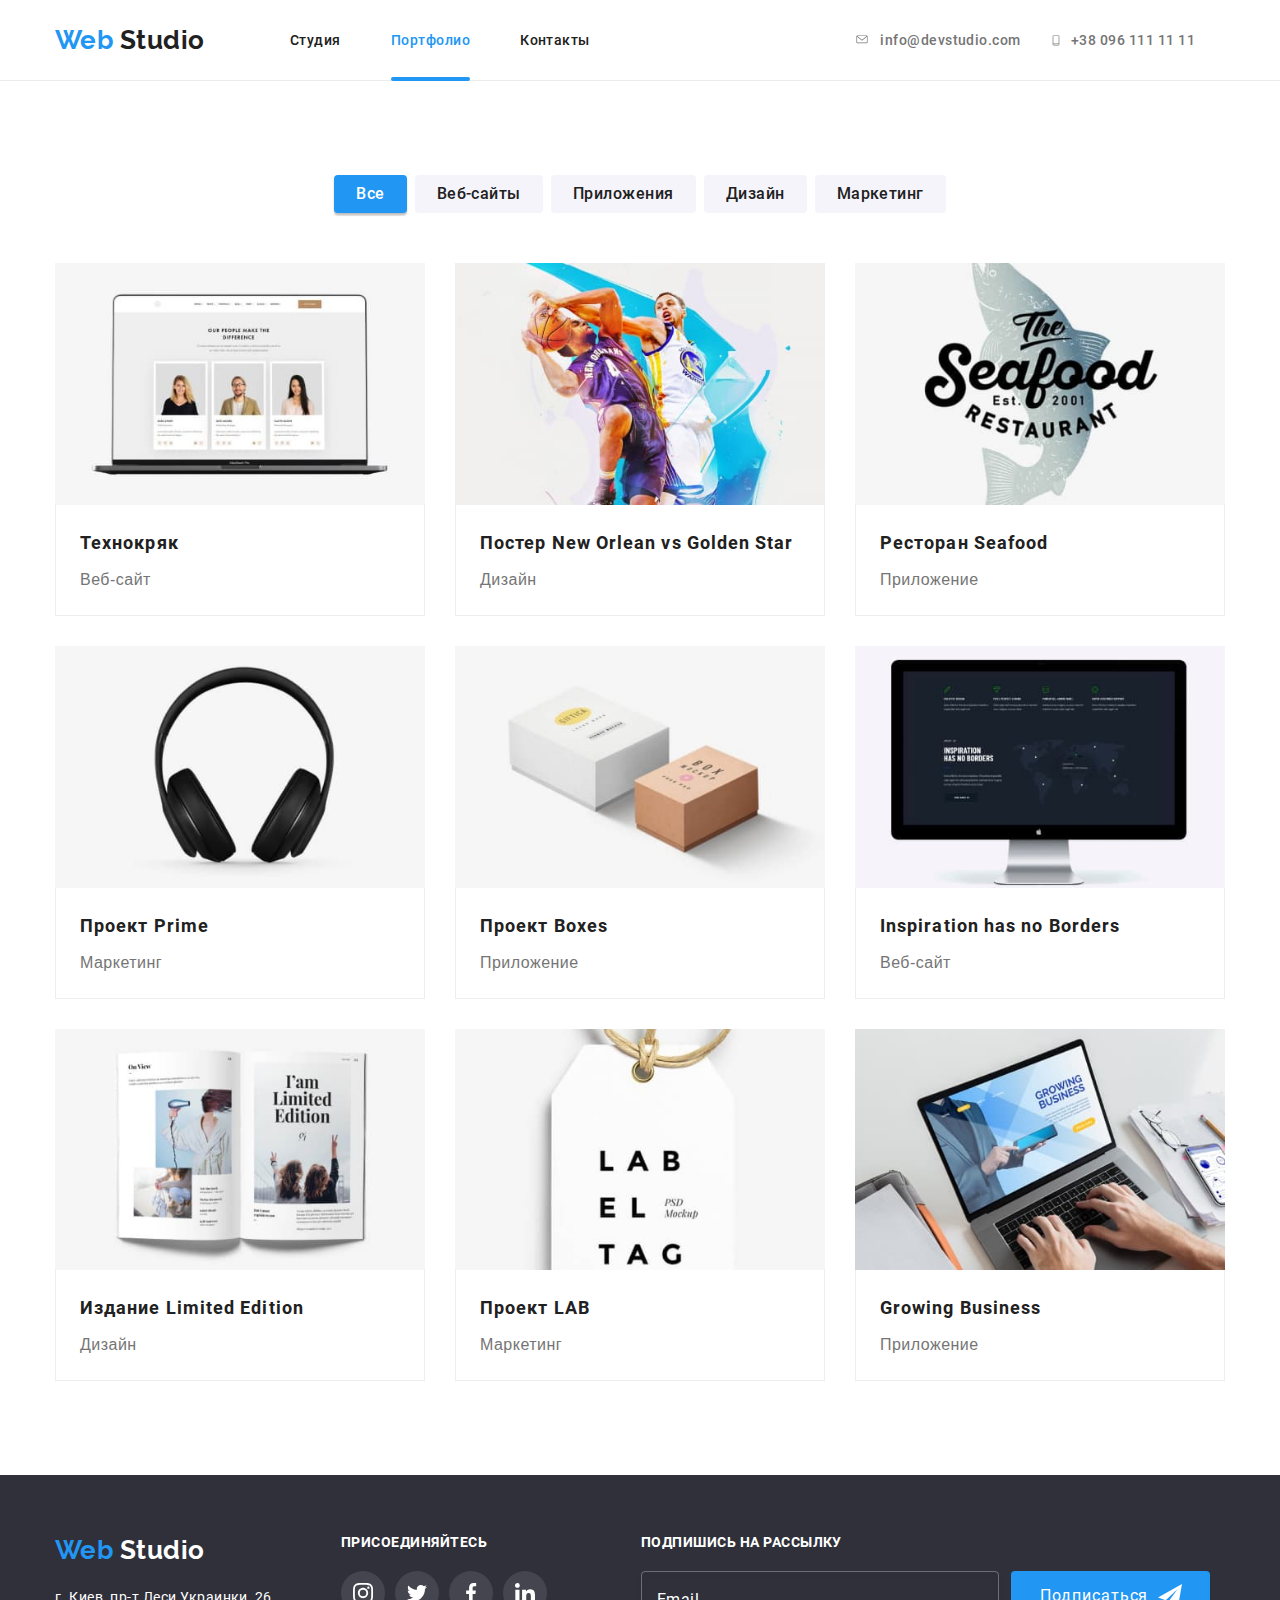
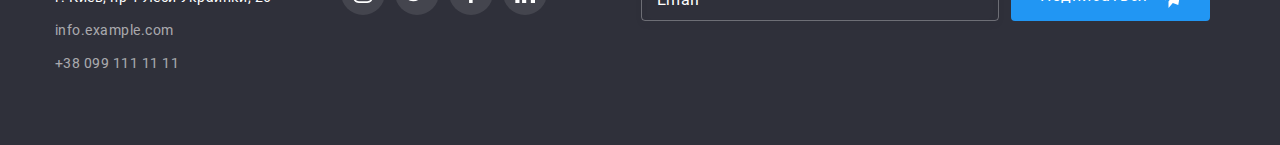
==== commit ef2267b6: "Добавдяет иконки инпутам" ====
--- a/portfolio.html
+++ b/portfolio.html
@@ -95,7 +95,7 @@
                     <li class="projects__item" tabindex="0">
                         <a class="projects__item-link" href="">
                             <div class="projects__item-preview">               
-                                <img class="projects__item-img" src="../images/projects/project1.jpg" alt="Технокряк" width="370">
+                                <img class="projects__item-img" src="./images/projects/project1.jpg" alt="Технокряк" width="370">
                                 <p class="projects__item-description">
                                     Технокряк это современная площадка распространения коронавируса. 
                                     Компании используют эту платформу для цифрового шпионажа и атак 
@@ -117,7 +117,7 @@
                     <li class="projects__item" tabindex="0">
                         <a class="projects__item-link" href="">
                             <div class="projects__item-preview">
-                                <img class="projects__item-img" src="../images/projects/project2.jpg" alt="Постер New Orlean vs Golden Star" width="370">
+                                <img class="projects__item-img" src="./images/projects/project2.jpg" alt="Постер New Orlean vs Golden Star" width="370">
                                 <p class="projects__item-description">
                                     Технокряк это современная площадка распространения коронавируса. 
                                     Компании используют эту платформу для цифрового шпионажа и атак 
@@ -139,7 +139,7 @@
                     <li class="projects__item" tabindex="0">
                         <a class="projects__item-link" href="">
                             <div class="projects__item-preview">
-                                <img class="projects__item-img" src="../images/projects/project3.jpg" alt="Ресторан Seafood" width="370">
+                                <img class="projects__item-img" src="./images/projects/project3.jpg" alt="Ресторан Seafood" width="370">
                                 <p class="projects__item-description">
                                     Технокряк это современная площадка распространения коронавируса. 
                                     Компании используют эту платформу для цифрового шпионажа и атак 
@@ -162,7 +162,7 @@
                     <li class="projects__item" tabindex="0">
                         <a class="projects__item-link" href="">
                             <div class="projects__item-preview">
-                                <img class="projects__item-img" src="../images/projects/project4.jpg" alt="Проект Prime" width="370"> 
+                                <img class="projects__item-img" src="./images/projects/project4.jpg" alt="Проект Prime" width="370"> 
                                 <p class="projects__item-description">
                                     Технокряк это современная площадка распространения коронавируса. 
                                     Компании используют эту платформу для цифрового шпионажа и атак 
@@ -185,7 +185,7 @@
                     <li class="projects__item" tabindex="0">             
                         <a class="projects__item-link" href="">       
                             <div class="projects__item-preview">
-                                <img class="projects__item-img" src="../images/projects/project5.jpg" alt="Проект Boxes" width="370">
+                                <img class="projects__item-img" src="./images/projects/project5.jpg" alt="Проект Boxes" width="370">
                                 <p class="projects__item-description">
                                     Технокряк это современная площадка распространения коронавируса. 
                                     Компании используют эту платформу для цифрового шпионажа и атак 
@@ -208,7 +208,7 @@
                     <li class="projects__item" tabindex="0">             
                         <a class="projects__item-link" href="">       
                             <div class="projects__item-preview">
-                                <img class="projects__item-img" src="../images/projects/project6.jpg" alt="Inspiration has no Borders" width="370">
+                                <img class="projects__item-img" src="./images/projects/project6.jpg" alt="Inspiration has no Borders" width="370">
                                 <p class="projects__item-description">
                                     Технокряк это современная площадка распространения коронавируса. 
                                     Компании используют эту платформу для цифрового шпионажа и атак 
@@ -231,7 +231,7 @@
                     <li class="projects__item" tabindex="0">             
                         <a class="projects__item-link" href="">       
                             <div class="projects__item-preview">
-                                <img class="projects__item-img" src="../images/projects/project7.jpg" alt="Издание Limited Edition" width="370">
+                                <img class="projects__item-img" src="./images/projects/project7.jpg" alt="Издание Limited Edition" width="370">
                                 <p class="projects__item-description">
                                     Технокряк это современная площадка распространения коронавируса. 
                                     Компании используют эту платформу для цифрового шпионажа и атак 
@@ -254,7 +254,7 @@
                     <li class="projects__item" tabindex="0">             
                         <a class="projects__item-link" href="">       
                             <div class="projects__item-preview">
-                                <img class="projects__item-img" src="../images/projects/project8.jpg" alt="Проект LAB" width="370">
+                                <img class="projects__item-img" src="./images/projects/project8.jpg" alt="Проект LAB" width="370">
                                 <p class="projects__item-description">
                                     Технокряк это современная площадка распространения коронавируса. 
                                     Компании используют эту платформу для цифрового шпионажа и атак 
@@ -276,7 +276,7 @@
                     <li class="projects__item" tabindex="0">             
                         <a class="projects__item-link" href="">       
                             <div class="projects__item-preview">
-                                <img class="projects__item-img" src="../images/projects/project9.jpg" alt="Growing Business" width="370">
+                                <img class="projects__item-img" src="./images/projects/project9.jpg" alt="Growing Business" width="370">
                                 <p class="projects__item-description">
                                     Технокряк это современная площадка распространения коронавируса. 
                                     Компании используют эту платформу для цифрового шпионажа и атак 
--- a/css/style.css
+++ b/css/style.css
@@ -56,12 +56,693 @@
   --item-border: #EEEEEE;
 }
 
-/* MODAL FORM*/
 .is-hidden {
   opacity: 0;
   pointer-events: none;
 }
 
+/*common*/
+html {
+  -webkit-box-sizing: border-box;
+          box-sizing: border-box;
+}
+
+*, *::before, *::after {
+  -webkit-box-sizing: inherit;
+          box-sizing: inherit;
+}
+
+body {
+  color: var(--main-text);
+  background-color: var(--main-bg);
+  font-family: "Roboto-Bold", sans-serif;
+  letter-spacing: 0.03em;
+}
+
+h1, h2, h3, p {
+  margin: 0;
+  pointer-events: none;
+}
+
+a {
+  text-decoration: none;
+  color: var(--main-text);
+}
+
+a:hover {
+  cursor: pointer;
+}
+
+.container {
+  width: 1200px;
+  padding-left: 15px;
+  padding-right: 15px;
+  margin: auto;
+}
+
+.link {
+  display: -webkit-box;
+  display: -ms-flexbox;
+  display: flex;
+  font-family: "Roboto-Medium", sans-serif;
+  -webkit-transition: color 250ms cubic-bezier(0.4, 0, 0.2, 1);
+  transition: color 250ms cubic-bezier(0.4, 0, 0.2, 1);
+}
+
+.link:hover, .link:focus {
+  outline: none;
+  border: none;
+  color: var(--accent);
+}
+
+.list {
+  margin: 0;
+  padding: 0;
+  list-style: none;
+  color: var(--main-text);
+  display: -webkit-box;
+  display: -ms-flexbox;
+  display: flex;
+}
+
+.social-links {
+  -webkit-box-pack: center;
+      -ms-flex-pack: center;
+          justify-content: center;
+}
+
+.social-links__item:not(:last-child) {
+  margin-right: 10px;
+}
+
+.social-link {
+  display: -webkit-box;
+  display: -ms-flexbox;
+  display: flex;
+  -webkit-box-pack: center;
+      -ms-flex-pack: center;
+          justify-content: center;
+  -webkit-box-align: center;
+      -ms-flex-align: center;
+          align-items: center;
+  width: 44px;
+  height: 44px;
+  border-radius: 50%;
+  background-color: var(--main-bg);
+  color: var(--social-links);
+  -webkit-transition: background-color 250ms cubic-bezier(0.4, 0, 0.2, 1), color 250ms cubic-bezier(0.4, 0, 0.2, 1);
+  transition: background-color 250ms cubic-bezier(0.4, 0, 0.2, 1), color 250ms cubic-bezier(0.4, 0, 0.2, 1);
+}
+
+.social-link:hover, .social-link:focus {
+  outline: none;
+  border: none;
+  color: var(--light-text);
+  background-color: var(--accent);
+}
+
+.social-link__icon {
+  width: 20px;
+  height: 20px;
+  fill: currentColor;
+}
+
+.logo {
+  display: block;
+  font-size: 26px;
+  line-height: 1.19;
+  font-family: "Raleway-Bold", sans-serif;
+}
+
+.logo--accent {
+  color: var(--accent);
+}
+
+.logo--inverse {
+  color: var(--light-text);
+}
+
+.btn {
+  display: block;
+  font-size: 16px;
+  border: none;
+  border-radius: 4px;
+}
+
+.btn:hover, .btn:focus {
+  outline: none;
+  border: none;
+  cursor: pointer;
+}
+
+.main-btn {
+  color: var(--light-text);
+  background-color: var(--accent);
+  line-height: 1.875;
+  letter-spacing: 0.06em;
+}
+
+.section--padding {
+  padding: 94px 0;
+}
+
+.section-title {
+  font-size: 36px;
+  line-height: 1.17;
+  text-align: center;
+}
+
+.title--hidden {
+  height: 0;
+  width: 0;
+  margin: 0;
+  overflow: hidden;
+}
+
+.item-title {
+  font-size: 14px;
+  line-height: 1.14;
+}
+
+/*HEADER*/
+.header {
+  border-bottom: 1px solid var(--nav-underline);
+}
+
+/*******Nav******/
+.nav {
+  display: -webkit-box;
+  display: -ms-flexbox;
+  display: flex;
+  -webkit-box-align: center;
+      -ms-flex-align: center;
+          align-items: center;
+}
+
+.nav__list {
+  display: -webkit-box;
+  display: -ms-flexbox;
+  display: flex;
+  margin-left: 85px;
+}
+
+.nav__list-item:not(:last-child) {
+  margin-right: 50px;
+}
+
+.nav__link {
+  display: block;
+  padding-top: 32px;
+  padding-bottom: 32px;
+  font-size: 14px;
+  position: relative;
+}
+
+.nav__link--active {
+  color: var(--accent);
+}
+
+.nav__link--active::after {
+  content: '';
+  display: block;
+  width: 100%;
+  height: 4px;
+  border-radius: 2px;
+  background-color: var(--accent);
+  position: absolute;
+  top: 77px;
+}
+
+.nav__contacts {
+  display: -webkit-box;
+  display: -ms-flexbox;
+  display: flex;
+  margin-left: auto;
+}
+
+.nav__contacts-item {
+  margin-right: 30px;
+}
+
+.nav__contacts-link {
+  -webkit-box-align: center;
+      -ms-flex-align: center;
+          align-items: center;
+  font-size: 14px;
+  color: var(--secondary-text);
+}
+
+.nav__contacts-icon {
+  margin-right: 10px;
+  fill: currentColor;
+}
+
+/*HEADER END*/
+/*MAIN*/
+/*Hero section*/
+.hero {
+  min-height: 600px;
+  padding-top: 200px;
+  background-image: -webkit-gradient(linear, left top, left bottom, from(rgba(47, 48, 58, 0.8))), url(../images/hero/header-desktop-img.jpg);
+  background-image: linear-gradient(rgba(47, 48, 58, 0.8)), url(../images/hero/header-desktop-img.jpg);
+  background-repeat: no-repeat;
+  background-size: cover;
+  color: var(--light-text);
+}
+
+.hero__title {
+  margin-bottom: 30px;
+  margin-left: auto;
+  margin-right: auto;
+  font-family: "Roboto-Black", sans-serif;
+  font-size: 44px;
+  line-height: 1.36;
+  letter-spacing: 0.06em;
+  text-transform: uppercase;
+  text-align: center;
+}
+
+.hero__button {
+  margin-left: auto;
+  margin-right: auto;
+  padding: 10px 32px;
+  color: currentColor;
+}
+
+/*Features section*/
+.features__list {
+  display: -webkit-box;
+  display: -ms-flexbox;
+  display: flex;
+}
+
+.features__list-item:not(:last-child) {
+  margin-right: 30px;
+}
+
+.features__svg-container {
+  display: -webkit-box;
+  display: -ms-flexbox;
+  display: flex;
+  padding: 25px 100px;
+  background-color: var(--secondary-bg);
+  margin-bottom: 30px;
+}
+
+.features__item-icon {
+  height: 70px;
+  width: 70px;
+  color: currentColor;
+}
+
+.features__item-title {
+  margin-bottom: 10px;
+  text-transform: uppercase;
+}
+
+.features__item-text {
+  font-family: "Roboto-Regular", sans-serif;
+  font-size: 14px;
+  line-height: 1.71;
+  color: var(--secondary-text);
+}
+
+/*Activities secton*/
+.activities__container {
+  padding-bottom: 94px;
+}
+
+.activities__title {
+  margin-bottom: 50px;
+}
+
+.activities__list {
+  display: -webkit-box;
+  display: -ms-flexbox;
+  display: flex;
+}
+
+.activities__list-item {
+  width: calc((100%-2*30px)/3);
+  position: relative;
+}
+
+.activities__list-item:not(:last-child) {
+  margin-right: 30px;
+}
+
+.activities__item-img {
+  display: block;
+}
+
+.activities__item-title {
+  position: absolute;
+  width: 100%;
+  bottom: 0;
+  padding-top: 27px;
+  padding-bottom: 27px;
+  background-color: var(--activity-title-bg);
+  text-align: center;
+  text-transform: uppercase;
+  color: var(--light-text);
+}
+
+/*Team section*/
+.team {
+  background-color: var(--secondary-bg);
+}
+
+.team__title {
+  margin-bottom: 50px;
+}
+
+.team__list {
+  display: -webkit-box;
+  display: -ms-flexbox;
+  display: flex;
+}
+
+.team__card {
+  width: calc((100%-3*30px)/4);
+  padding-bottom: 24px;
+  font-size: 16px;
+  line-height: 1.19;
+  background-color: var(--main-bg);
+  text-align: center;
+  -webkit-box-shadow: 0px 2px 1px rgba(0, 0, 0, 0.2), 0px 1px 1px rgba(0, 0, 0, 0.14), 0px 1px 3px rgba(0, 0, 0, 0.12);
+          box-shadow: 0px 2px 1px rgba(0, 0, 0, 0.2), 0px 1px 1px rgba(0, 0, 0, 0.14), 0px 1px 3px rgba(0, 0, 0, 0.12);
+  border-radius: 0px 0px 4px 4px;
+}
+
+.team__card:not(:last-child) {
+  margin-right: 30px;
+}
+
+.team__card-img {
+  display: block;
+  margin-bottom: 30px;
+}
+
+.team__card-name {
+  margin-bottom: 10px;
+  font-family: "Roboto-Medium", sans-serif;
+}
+
+.team__card-position {
+  margin-bottom: 16px;
+  font-family: "Roboto-Regular", sans-serif;
+}
+
+/*CLients section*/
+.clients__title {
+  margin-bottom: 50px;
+}
+
+.clients__list {
+  display: -webkit-box;
+  display: -ms-flexbox;
+  display: flex;
+  -ms-flex-wrap: wrap;
+      flex-wrap: wrap;
+}
+
+.clients__item:not(:last-child) {
+  margin-right: 30px;
+}
+
+.clients__link {
+  display: -webkit-box;
+  display: -ms-flexbox;
+  display: flex;
+  -webkit-box-align: center;
+      -ms-flex-align: center;
+          align-items: center;
+  -webkit-box-pack: center;
+      -ms-flex-pack: center;
+          justify-content: center;
+  width: 170px;
+  height: 90px;
+  border: 1px solid var(--social-links);
+  color: var(--social-links);
+  -webkit-transition: color 250ms cubic-bezier(0.4, 0, 0.2, 1), border-color 250ms cubic-bezier(0.4, 0, 0.2, 1);
+  transition: color 250ms cubic-bezier(0.4, 0, 0.2, 1), border-color 250ms cubic-bezier(0.4, 0, 0.2, 1);
+}
+
+.clients__link:hover, .clients__link:focus {
+  outline: none;
+  color: var(--accent);
+  border-color: var(--accent);
+}
+
+.clients__logo {
+  fill: currentColor;
+}
+
+/*MAIN END*/
+/*FOOTER*/
+.footer {
+  color: var(--light-text);
+  font-family: "Roboto-Regular";
+  font-size: 14px;
+  line-height: 1.71;
+  background-color: var(--footer-bg);
+}
+
+.footer__container {
+  padding-top: 60px;
+  padding-bottom: 60px;
+  display: -webkit-box;
+  display: -ms-flexbox;
+  display: flex;
+}
+
+.footer__contacts-container {
+  margin-right: 69px;
+}
+
+.footer__logo {
+  margin-bottom: 20px;
+}
+
+.footer__contacts-item {
+  margin-bottom: 9px;
+}
+
+.footer__address {
+  font-style: normal;
+}
+
+.footer__contacts-link {
+  color: var(--footer-contacts);
+}
+
+.footer__action-text {
+  display: block;
+  margin-bottom: 20px;
+  font-family: "Roboto-Bold";
+  font-style: normal;
+  text-transform: uppercase;
+  line-height: 1.14;
+}
+
+.footer__social-links {
+  margin-right: 94px;
+}
+
+.footer__social-link {
+  color: var(--light-text);
+  background-color: var(--footer-social-bg);
+}
+
+.subscription-form__controls {
+  display: -webkit-box;
+  display: -ms-flexbox;
+  display: flex;
+  position: relative;
+}
+
+.subscription-form__email-label {
+  position: absolute;
+  top: 15px;
+  left: 16px;
+  font-size: 16px;
+  -webkit-transition: color 250ms cubic-bezier(0.4, 0, 0.2, 1), -webkit-transform 250ms cubic-bezier(0.4, 0, 0.2, 1);
+  transition: color 250ms cubic-bezier(0.4, 0, 0.2, 1), -webkit-transform 250ms cubic-bezier(0.4, 0, 0.2, 1);
+  transition: color 250ms cubic-bezier(0.4, 0, 0.2, 1), transform 250ms cubic-bezier(0.4, 0, 0.2, 1);
+  transition: color 250ms cubic-bezier(0.4, 0, 0.2, 1), transform 250ms cubic-bezier(0.4, 0, 0.2, 1), -webkit-transform 250ms cubic-bezier(0.4, 0, 0.2, 1);
+}
+
+.subscription-form__email-input {
+  margin-right: 12px;
+  height: 50px;
+  width: 358px;
+  color: var(--light-text);
+  font-family: "Roboto-Regular", sans-serif;
+  font-size: 16px;
+  border: 1px solid rgba(255, 255, 255, 0.3);
+  -webkit-filter: drop-shadow(0px 4px 4px rgba(0, 0, 0, 0.15));
+          filter: drop-shadow(0px 4px 4px rgba(0, 0, 0, 0.15));
+  border-radius: 4px;
+  background-color: transparent;
+  -webkit-transition: border-color 250ms cubic-bezier(0.4, 0, 0.2, 1);
+  transition: border-color 250ms cubic-bezier(0.4, 0, 0.2, 1);
+}
+
+.subscription-form__email-input:hover + .subscription-form__email-label,
+.subscription-form__email-input:focus + .subscription-form__email-label {
+  color: var(--accent);
+  -webkit-transform: translateY(-150%);
+          transform: translateY(-150%);
+}
+
+.subscription-form__email-input:hover, .subscription-form__email-input:focus {
+  outline: none;
+  border-color: var(--accent);
+}
+
+.subscription-form__btn {
+  display: -webkit-box;
+  display: -ms-flexbox;
+  display: flex;
+  -webkit-box-align: center;
+      -ms-flex-align: center;
+          align-items: center;
+  padding-top: 10px;
+  padding-bottom: 10px;
+  padding-left: 29px;
+  padding-right: 28px;
+}
+
+.icon-send {
+  margin-left: 10px;
+  width: 24px;
+  height: 24px;
+  fill: currentColor;
+}
+
+/*PORTFOLIO*/
+.filters {
+  margin-bottom: 50px;
+}
+
+.filters__content {
+  display: -webkit-box;
+  display: -ms-flexbox;
+  display: flex;
+  -webkit-box-pack: center;
+      -ms-flex-pack: center;
+          justify-content: center;
+}
+
+.filters__radio-btn {
+  width: 0;
+  height: 0;
+  margin: 0;
+}
+
+.filters__btn {
+  padding: 6px 22px;
+  font-family: "Roboto-Medium", sans-serif;
+  line-height: 1.625;
+  background-color: var(--secondary-bg);
+  -webkit-transition: background-color 250ms cubic-bezier(0.4, 0, 0.2, 1), color 250ms cubic-bezier(0.4, 0, 0.2, 1);
+  transition: background-color 250ms cubic-bezier(0.4, 0, 0.2, 1), color 250ms cubic-bezier(0.4, 0, 0.2, 1);
+}
+
+.filters__radio-btn:checked + .filters__btn, .filters__btn:hover, .filters__btn:focus {
+  cursor: pointer;
+  outline: none;
+  background-color: var(--accent);
+  color: var(--light-text);
+  -webkit-box-shadow: 0px 2px 2px rgba(0, 0, 0, 0.12), 0px 1px 2px rgba(0, 0, 0, 0.08), 0px 3px 1px rgba(0, 0, 0, 0.1);
+          box-shadow: 0px 2px 2px rgba(0, 0, 0, 0.12), 0px 1px 2px rgba(0, 0, 0, 0.08), 0px 3px 1px rgba(0, 0, 0, 0.1);
+}
+
+.filters__btn:not(:last-child) {
+  margin-right: 8px;
+}
+
+.projects__list {
+  display: -webkit-box;
+  display: -ms-flexbox;
+  display: flex;
+  -ms-flex-wrap: wrap;
+      flex-wrap: wrap;
+}
+
+.projects__item {
+  width: 370px;
+  -webkit-transition: color 250ms cubic-bezier(0.4, 0, 0.2, 1), -webkit-box-shadow 250ms cubic-bezier(0.4, 0, 0.2, 1);
+  transition: color 250ms cubic-bezier(0.4, 0, 0.2, 1), -webkit-box-shadow 250ms cubic-bezier(0.4, 0, 0.2, 1);
+  transition: box-shadow 250ms cubic-bezier(0.4, 0, 0.2, 1), color 250ms cubic-bezier(0.4, 0, 0.2, 1);
+  transition: box-shadow 250ms cubic-bezier(0.4, 0, 0.2, 1), color 250ms cubic-bezier(0.4, 0, 0.2, 1), -webkit-box-shadow 250ms cubic-bezier(0.4, 0, 0.2, 1);
+}
+
+.projects__item:hover, .projects__item:focus {
+  -webkit-box-shadow: 1px 4px 6px rgba(0, 0, 0, 0.16), 0px 4px 4px rgba(0, 0, 0, 0.06), 0px 1px 1px rgba(0, 0, 0, 0.12);
+          box-shadow: 1px 4px 6px rgba(0, 0, 0, 0.16), 0px 4px 4px rgba(0, 0, 0, 0.06), 0px 1px 1px rgba(0, 0, 0, 0.12);
+}
+
+.projects__item:not(:nth-child(3n)) {
+  margin-right: 30px;
+}
+
+.projects__item:not(:nth-last-child(-n+3)) {
+  margin-bottom: 30px;
+}
+
+.projects__item-preview {
+  position: relative;
+}
+
+.projects__item-description {
+  position: absolute;
+  overflow: hidden;
+  height: 0;
+  width: 100%;
+  bottom: 0;
+  padding: 0;
+  -webkit-transition: height 250ms cubic-bezier(0.4, 0, 0.2, 1), padding 250ms cubic-bezier(0.4, 0, 0.2, 1);
+  transition: height 250ms cubic-bezier(0.4, 0, 0.2, 1), padding 250ms cubic-bezier(0.4, 0, 0.2, 1);
+  background-color: rgba(33, 150, 243, 0.9);
+  color: var(--light-text);
+  font-family: "Roboto-Normal", sans-serif;
+  font-size: 16px;
+  line-height: 1.56;
+}
+
+.projects__item:hover .projects__item-description,
+.projects__item:focus .projects__item-description {
+  height: 100%;
+  padding: 63px 24px;
+}
+
+.projects__item-img {
+  display: block;
+}
+
+.projects__item-content {
+  padding: 20px 24px;
+  border-bottom: 1px solid var(--item-border);
+  border-right: 1px solid var(--item-border);
+  border-left: 1px solid var(--item-border);
+}
+
+.projects__item-title {
+  font-size: 18px;
+  line-height: 2;
+  letter-spacing: 0.06em;
+  margin-bottom: 4px;
+}
+
+.projects__item-category {
+  font-family: "Roboto-Normal", sans-serif;
+  color: var(--secondary-text);
+  font-size: 16px;
+  line-height: 1.875;
+}
+
+/*MODAL FORM*/
 .backdrop {
   position: fixed;
   top: 0;
@@ -70,12 +751,6 @@
   height: 100%;
   z-index: 100;
   background-color: rgba(0, 0, 0, 0.2);
-}
-
-.icon-close {
-  height: 18px;
-  width: 18px;
-  fill: currentColor;
 }
 
 .modal-form {
@@ -120,8 +795,12 @@
 .modal-form__btn-close:hover, .modal-form__btn-close:focus {
   outline: none;
   color: var(--accent);
-  -webkit-transition: color 250ms cubic-bezier(0.4, 0, 0.2, 1);
-  transition: color 250ms cubic-bezier(0.4, 0, 0.2, 1);
+}
+
+.modal-form__icon-close {
+  height: 18px;
+  width: 18px;
+  fill: currentColor;
 }
 
 .modal-form__action-text {
@@ -133,21 +812,35 @@
   line-height: 1.15;
 }
 
-.modal-form__inner-container {
+.modal-form__input-container {
   position: relative;
 }
 
-.modal-form__inner-container:not(:last-child) {
+.modal-form__input-container:not(:last-child) {
   margin-bottom: 28px;
 }
 
-.modal-form__inner-container:last-child {
+.modal-form__input-container:last-child {
   margin-bottom: 20px;
+}
+
+.modal-form__input-icon {
+  display: inline-block;
+  width: 18px;
+  height: 18px;
+  position: absolute;
+  left: 16px;
+  top: 50%;
+  -webkit-transform: translateY(-50%);
+          transform: translateY(-50%);
+  -webkit-transition: fill 250ms cubic-bezier(0.4, 0, 0.2, 1);
+  transition: fill 250ms cubic-bezier(0.4, 0, 0.2, 1);
 }
 
 .modal-form__input {
   width: 100%;
   height: 40px;
+  padding-left: 42px;
   border: 1px solid rgba(33, 33, 33, 0.2);
   border-radius: 4px;
   -webkit-transition: border-color 250ms cubic-bezier(0.4, 0, 0.2, 1);
@@ -157,54 +850,37 @@
 .modal-form__input:hover, .modal-form__input:focus {
   outline: none;
   border-color: var(--accent);
-  -webkit-transition: border-color 250ms cubic-bezier(0.4, 0, 0.2, 1);
-  transition: border-color 250ms cubic-bezier(0.4, 0, 0.2, 1);
 }
 
 .modal-form__input:hover + .modal-form__label,
 .modal-form__input:focus + .modal-form__label {
-  top: -4px;
-  left: 16px;
   color: var(--accent);
-  -webkit-transform: translate(0, -100%);
-          transform: translate(0, -100%);
-  -webkit-transition: all 250ms cubic-bezier(0.4, 0, 0.2, 1);
-  transition: all 250ms cubic-bezier(0.4, 0, 0.2, 1);
+  -webkit-transform: translate(-26px, -200%);
+          transform: translate(-26px, -200%);
+}
+
+.modal-form__input:hover ~ .modal-form__input-icon,
+.modal-form__input:focus ~ .modal-form__input-icon {
+  fill: var(--accent);
 }
 
 .modal-form__label {
   position: absolute;
-  top: 50%;
+  top: 12px;
   left: 42px;
-  -webkit-transform: translate(0, -50%);
-          transform: translate(0, -50%);
   height: 14px;
   font-size: 12px;
   line-height: 1.17;
   letter-spacing: 0.01em;
-  -webkit-transition: all 250ms cubic-bezier(0.4, 0, 0.2, 1);
-  transition: all 250ms cubic-bezier(0.4, 0, 0.2, 1);
+  -webkit-transition: color 250ms cubic-bezier(0.4, 0, 0.2, 1), -webkit-transform 250ms cubic-bezier(0.4, 0, 0.2, 1);
+  transition: color 250ms cubic-bezier(0.4, 0, 0.2, 1), -webkit-transform 250ms cubic-bezier(0.4, 0, 0.2, 1);
+  transition: color 250ms cubic-bezier(0.4, 0, 0.2, 1), transform 250ms cubic-bezier(0.4, 0, 0.2, 1);
+  transition: color 250ms cubic-bezier(0.4, 0, 0.2, 1), transform 250ms cubic-bezier(0.4, 0, 0.2, 1), -webkit-transform 250ms cubic-bezier(0.4, 0, 0.2, 1);
 }
 
 .modal-form__comment {
   resize: none;
   height: 120px;
-}
-
-.modal-form__label--comment {
-  top: 12px;
-  left: 16px;
-}
-
-.modal-form__license {
-  position: fixed;
-  visibility: hidden;
-  pointer-events: none;
-}
-
-.modal-form__license:checked + .modal-form__label-license::before {
-  background-image: var(--accent);
-  color: var(--light-text);
 }
 
 .modal-form__btn-send {
@@ -214,19 +890,55 @@
   padding-bottom: 10px;
   padding-left: 56px;
   padding-right: 55px;
-  -webkit-transition: all 250ms cubic-bezier(0.4, 0, 0.2, 1);
-  transition: all 250ms cubic-bezier(0.4, 0, 0.2, 1);
+  -webkit-box-shadow: 0px 4px 4px rgba(0, 0, 0, 0.15);
+          box-shadow: 0px 4px 4px rgba(0, 0, 0, 0.15);
+  -webkit-transition: background-color 250ms cubic-bezier(0.4, 0, 0.2, 1);
+  transition: background-color 250ms cubic-bezier(0.4, 0, 0.2, 1);
 }
 
 .modal-form__btn-send:hover, .modal-form__btn-send:focus {
   background-color: #188CE8;
-  -webkit-box-shadow: 0px 4px 4px rgba(0, 0, 0, 0.15);
-          box-shadow: 0px 4px 4px rgba(0, 0, 0, 0.15);
-  -webkit-transition: all 250ms cubic-bezier(0.4, 0, 0.2, 1);
-  transition: all 250ms cubic-bezier(0.4, 0, 0.2, 1);
 }
 
 .license-agreement {
+  margin-bottom: 30px;
+}
+
+.license-agreement__checkbox {
+  position: absolute;
+  visibility: hidden;
+}
+
+.license-agreement__label {
+  display: -webkit-box;
+  display: -ms-flexbox;
+  display: flex;
+  -webkit-box-align: center;
+      -ms-flex-align: center;
+          align-items: center;
+}
+
+.license-agreement__label:hover {
+  cursor: pointer;
+}
+
+.license-agreement__label::before {
+  content: '';
+  display: block;
+  margin-right: 7px;
+  width: 18px;
+  height: 18px;
+  background-image: url("../images/icons/license-checkbox.svg");
+  background-repeat: no-repeat;
+  background-position: center;
+  background-size: contain;
+}
+
+.license-agreement__checkbox:checked + .license-agreement__label::before {
+  background-image: url("../images/icons/license-checkbox-checked.svg");
+}
+
+.license-agreement__link {
   font-family: "Roboto-Normal", sans-serif;
   font-size: 14px;
   line-height: 1.714;
@@ -235,692 +947,3 @@
 }
 
 /*Modal form end*/
-/*common*/
-html {
-  -webkit-box-sizing: border-box;
-          box-sizing: border-box;
-}
-
-*, *::before, *::after {
-  -webkit-box-sizing: inherit;
-          box-sizing: inherit;
-}
-
-body {
-  color: var(--main-text);
-  background-color: var(--main-bg);
-  font-family: "Roboto-Bold", sans-serif;
-  letter-spacing: 0.03em;
-}
-
-h1, h2, h3, p {
-  margin: 0;
-  pointer-events: none;
-}
-
-a {
-  text-decoration: none;
-  color: var(--main-text);
-}
-
-a:hover {
-  cursor: pointer;
-}
-
-.container {
-  width: 1200px;
-  padding-left: 15px;
-  padding-right: 15px;
-  margin: auto;
-}
-
-.link {
-  display: -webkit-box;
-  display: -ms-flexbox;
-  display: flex;
-  font-family: "Roboto-Medium", sans-serif;
-  -webkit-transition: color 250ms cubic-bezier(0.4, 0, 0.2, 1);
-  transition: color 250ms cubic-bezier(0.4, 0, 0.2, 1);
-}
-
-.link:hover, .link:focus {
-  outline: none;
-  border: none;
-  color: var(--accent);
-  -webkit-transition: color 250ms cubic-bezier(0.4, 0, 0.2, 1);
-  transition: color 250ms cubic-bezier(0.4, 0, 0.2, 1);
-}
-
-.list {
-  margin: 0;
-  padding: 0;
-  list-style: none;
-  color: var(--main-text);
-  display: -webkit-box;
-  display: -ms-flexbox;
-  display: flex;
-}
-
-.social-links {
-  -webkit-box-pack: center;
-      -ms-flex-pack: center;
-          justify-content: center;
-}
-
-.social-links__item:not(:last-child) {
-  margin-right: 10px;
-}
-
-.social-link {
-  display: -webkit-box;
-  display: -ms-flexbox;
-  display: flex;
-  -webkit-box-pack: center;
-      -ms-flex-pack: center;
-          justify-content: center;
-  -webkit-box-align: center;
-      -ms-flex-align: center;
-          align-items: center;
-  width: 44px;
-  height: 44px;
-  border-radius: 50%;
-  background-color: var(--main-bg);
-  color: var(--social-links);
-  -webkit-transition: all 250ms cubic-bezier(0.4, 0, 0.2, 1);
-  transition: all 250ms cubic-bezier(0.4, 0, 0.2, 1);
-}
-
-.social-link:hover, .social-link:focus {
-  outline: none;
-  border: none;
-  color: var(--light-text);
-  background-color: var(--accent);
-  -webkit-transition: all 250ms cubic-bezier(0.4, 0, 0.2, 1);
-  transition: all 250ms cubic-bezier(0.4, 0, 0.2, 1);
-}
-
-.social-link__icon {
-  width: 20px;
-  height: 20px;
-  fill: currentColor;
-}
-
-.logo {
-  display: block;
-  font-size: 26px;
-  line-height: 1.19;
-  font-family: "Raleway-Bold", sans-serif;
-}
-
-.logo--accent {
-  color: var(--accent);
-}
-
-.logo--inverse {
-  color: var(--light-text);
-}
-
-.btn {
-  display: block;
-  font-size: 16px;
-  border: none;
-  border-radius: 4px;
-}
-
-.btn:hover, .btn:focus {
-  outline: none;
-  border: none;
-  cursor: pointer;
-}
-
-.main-btn {
-  color: var(--light-text);
-  background-color: var(--accent);
-  line-height: 1.875;
-  letter-spacing: 0.06em;
-}
-
-.section--padding {
-  padding: 94px 0;
-}
-
-.section-title {
-  font-size: 36px;
-  line-height: 1.17;
-  text-align: center;
-}
-
-.title--hidden {
-  height: 0;
-  width: 0;
-  margin: 0;
-  overflow: hidden;
-}
-
-.item-title {
-  font-size: 14px;
-  line-height: 1.14;
-}
-
-/*HEADER*/
-.header {
-  border-bottom: 1px solid var(--nav-underline);
-}
-
-/*******Nav******/
-.nav {
-  display: -webkit-box;
-  display: -ms-flexbox;
-  display: flex;
-  -webkit-box-align: center;
-      -ms-flex-align: center;
-          align-items: center;
-}
-
-.nav__list {
-  display: -webkit-box;
-  display: -ms-flexbox;
-  display: flex;
-  margin-left: 85px;
-}
-
-.nav__list-item:not(:last-child) {
-  margin-right: 50px;
-}
-
-.nav__link {
-  display: block;
-  padding-top: 32px;
-  padding-bottom: 32px;
-  font-size: 14px;
-  position: relative;
-}
-
-.nav__link--active {
-  color: var(--accent);
-}
-
-.nav__link--active::after {
-  content: '';
-  display: block;
-  width: 100%;
-  height: 4px;
-  border-radius: 2px;
-  background-color: var(--accent);
-  position: absolute;
-  top: 77px;
-}
-
-.nav__contacts {
-  display: -webkit-box;
-  display: -ms-flexbox;
-  display: flex;
-  margin-left: auto;
-}
-
-.nav__contacts-item {
-  margin-right: 30px;
-}
-
-.nav__contacts-link {
-  -webkit-box-align: center;
-      -ms-flex-align: center;
-          align-items: center;
-  font-size: 14px;
-  color: var(--secondary-text);
-}
-
-.nav__contacts-icon {
-  margin-right: 10px;
-  fill: currentColor;
-}
-
-/*HEADER END*/
-/*MAIN*/
-/*Hero section*/
-.hero {
-  min-height: 600px;
-  padding-top: 200px;
-  background-image: -webkit-gradient(linear, left top, left bottom, from(rgba(47, 48, 58, 0.8))), url(../images/hero/header-desktop-img.jpg);
-  background-image: linear-gradient(rgba(47, 48, 58, 0.8)), url(../images/hero/header-desktop-img.jpg);
-  background-repeat: no-repeat;
-  background-size: cover;
-  color: var(--light-text);
-}
-
-.hero__title {
-  margin-bottom: 30px;
-  margin-left: auto;
-  margin-right: auto;
-  font-family: "Roboto-Black", sans-serif;
-  font-size: 44px;
-  line-height: 1.36;
-  letter-spacing: 0.06em;
-  text-transform: uppercase;
-  text-align: center;
-}
-
-.hero__button {
-  margin-left: auto;
-  margin-right: auto;
-  padding: 10px 32px;
-  color: currentColor;
-}
-
-/*Features section*/
-.features__list {
-  display: -webkit-box;
-  display: -ms-flexbox;
-  display: flex;
-}
-
-.features__list-item:not(:last-child) {
-  margin-right: 30px;
-}
-
-.features__svg-container {
-  display: -webkit-box;
-  display: -ms-flexbox;
-  display: flex;
-  padding: 25px 100px;
-  background-color: var(--secondary-bg);
-  margin-bottom: 30px;
-}
-
-.features__item-icon {
-  height: 70px;
-  width: 70px;
-  color: currentColor;
-}
-
-.features__item-title {
-  margin-bottom: 10px;
-  text-transform: uppercase;
-}
-
-.features__item-text {
-  font-family: "Roboto-Regular", sans-serif;
-  font-size: 14px;
-  line-height: 1.71;
-  color: var(--secondary-text);
-}
-
-/*Activities secton*/
-.activities__container {
-  padding-bottom: 94px;
-}
-
-.activities__title {
-  margin-bottom: 50px;
-}
-
-.activities__list {
-  display: -webkit-box;
-  display: -ms-flexbox;
-  display: flex;
-}
-
-.activities__list-item {
-  width: calc((100%-2*30px)/3);
-  position: relative;
-}
-
-.activities__list-item:not(:last-child) {
-  margin-right: 30px;
-}
-
-.activities__item-img {
-  display: block;
-}
-
-.activities__item-title {
-  position: absolute;
-  width: 100%;
-  bottom: 0;
-  padding-top: 27px;
-  padding-bottom: 27px;
-  background-color: var(--activity-title-bg);
-  text-align: center;
-  text-transform: uppercase;
-  color: var(--light-text);
-}
-
-/*Team section*/
-.team {
-  background-color: var(--secondary-bg);
-}
-
-.team__title {
-  margin-bottom: 50px;
-}
-
-.team__list {
-  display: -webkit-box;
-  display: -ms-flexbox;
-  display: flex;
-}
-
-.team__card {
-  width: calc((100%-3*30px)/4);
-  padding-bottom: 24px;
-  font-size: 16px;
-  line-height: 1.19;
-  background-color: var(--main-bg);
-  text-align: center;
-  -webkit-box-shadow: 0px 2px 1px rgba(0, 0, 0, 0.2), 0px 1px 1px rgba(0, 0, 0, 0.14), 0px 1px 3px rgba(0, 0, 0, 0.12);
-          box-shadow: 0px 2px 1px rgba(0, 0, 0, 0.2), 0px 1px 1px rgba(0, 0, 0, 0.14), 0px 1px 3px rgba(0, 0, 0, 0.12);
-  border-radius: 0px 0px 4px 4px;
-}
-
-.team__card:not(:last-child) {
-  margin-right: 30px;
-}
-
-.team__card-img {
-  display: block;
-  margin-bottom: 30px;
-}
-
-.team__card-name {
-  margin-bottom: 10px;
-  font-family: "Roboto-Medium", sans-serif;
-}
-
-.team__card-position {
-  margin-bottom: 16px;
-  font-family: "Roboto-Regular", sans-serif;
-}
-
-/*CLients section*/
-.clients__title {
-  margin-bottom: 50px;
-}
-
-.clients__list {
-  display: -webkit-box;
-  display: -ms-flexbox;
-  display: flex;
-  -ms-flex-wrap: wrap;
-      flex-wrap: wrap;
-}
-
-.clients__item:not(:last-child) {
-  margin-right: 30px;
-}
-
-.clients__link {
-  display: -webkit-box;
-  display: -ms-flexbox;
-  display: flex;
-  -webkit-box-align: center;
-      -ms-flex-align: center;
-          align-items: center;
-  -webkit-box-pack: center;
-      -ms-flex-pack: center;
-          justify-content: center;
-  width: 170px;
-  height: 90px;
-  border: 1px solid var(--social-links);
-  color: var(--social-links);
-  -webkit-transition: all 250ms cubic-bezier(0.4, 0, 0.2, 1);
-  transition: all 250ms cubic-bezier(0.4, 0, 0.2, 1);
-}
-
-.clients__link:hover, .clients__link:focus {
-  outline: none;
-  border: none;
-  color: var(--accent);
-  border: 1px solid var(--accent);
-  -webkit-transition: all 250ms cubic-bezier(0.4, 0, 0.2, 1);
-  transition: all 250ms cubic-bezier(0.4, 0, 0.2, 1);
-}
-
-.clients__logo {
-  fill: currentColor;
-}
-
-/*MAIN END*/
-/*FOOTER*/
-.footer {
-  color: var(--light-text);
-  font-family: "Roboto-Regular";
-  font-size: 14px;
-  line-height: 1.71;
-  background-color: var(--footer-bg);
-}
-
-.footer__container {
-  padding-top: 60px;
-  padding-bottom: 60px;
-  display: -webkit-box;
-  display: -ms-flexbox;
-  display: flex;
-}
-
-.footer__contacts-container {
-  margin-right: 69px;
-}
-
-.footer__logo {
-  margin-bottom: 20px;
-}
-
-.footer__contacts-item {
-  margin-bottom: 9px;
-}
-
-.footer__address {
-  font-style: normal;
-}
-
-.footer__contacts-link {
-  color: var(--footer-contacts);
-}
-
-.footer__action-text {
-  display: block;
-  margin-bottom: 20px;
-  font-family: "Roboto-Bold";
-  font-style: normal;
-  text-transform: uppercase;
-  line-height: 1.14;
-}
-
-.footer__social-links {
-  margin-right: 94px;
-}
-
-.footer__social-link {
-  color: var(--light-text);
-  background-color: var(--footer-social-bg);
-}
-
-.subscription-form__controls {
-  display: -webkit-box;
-  display: -ms-flexbox;
-  display: flex;
-  position: relative;
-}
-
-.subscription-form__email-label {
-  position: absolute;
-  top: 15px;
-  left: 16px;
-  -webkit-transition: all 250ms cubic-bezier(0.4, 0, 0.2, 1);
-  transition: all 250ms cubic-bezier(0.4, 0, 0.2, 1);
-}
-
-.subscription-form__email-input {
-  margin-right: 12px;
-  height: 50px;
-  width: 358px;
-  color: var(--light-text);
-  font-family: "roboto-Normal", sans-serif;
-  font-size: 16px;
-  border: 1px solid rgba(255, 255, 255, 0.3);
-  -webkit-filter: drop-shadow(0px 4px 4px rgba(0, 0, 0, 0.15));
-          filter: drop-shadow(0px 4px 4px rgba(0, 0, 0, 0.15));
-  border-radius: 4px;
-  background-color: transparent;
-}
-
-.subscription-form__email-input:hover + .subscription-form__email-label,
-.subscription-form__email-input:focus + .subscription-form__email-label {
-  color: var(--accent);
-  top: -20px;
-  -webkit-transition: all 250ms cubic-bezier(0.4, 0, 0.2, 1);
-  transition: all 250ms cubic-bezier(0.4, 0, 0.2, 1);
-}
-
-.subscription-form__email-input:hover, .subscription-form__email-input:focus {
-  outline: none;
-  border-color: var(--accent);
-}
-
-.subscription-form__btn {
-  display: -webkit-box;
-  display: -ms-flexbox;
-  display: flex;
-  -webkit-box-align: center;
-      -ms-flex-align: center;
-          align-items: center;
-  padding-top: 10px;
-  padding-bottom: 10px;
-  padding-left: 29px;
-  padding-right: 28px;
-}
-
-.icon-send {
-  margin-left: 10px;
-  width: 24px;
-  height: 24px;
-  fill: currentColor;
-}
-
-/*PORTFOLIO*/
-.filters {
-  margin-bottom: 50px;
-}
-
-.filters__content {
-  display: -webkit-box;
-  display: -ms-flexbox;
-  display: flex;
-  -webkit-box-pack: center;
-      -ms-flex-pack: center;
-          justify-content: center;
-}
-
-.filters__radio-btn {
-  width: 0;
-  height: 0;
-  margin: 0;
-}
-
-.filters__btn {
-  padding: 6px 22px;
-  font-family: "Roboto-Medium", sans-serif;
-  line-height: 1.625;
-  background-color: var(--secondary-bg);
-  -webkit-transition: all 250ms cubic-bezier(0.4, 0, 0.2, 1);
-  transition: all 250ms cubic-bezier(0.4, 0, 0.2, 1);
-}
-
-.filters__radio-btn:checked + .filters__btn, .filters__btn:hover, .filters__btn:focus {
-  cursor: pointer;
-  outline: none;
-  background-color: var(--accent);
-  color: var(--light-text);
-  -webkit-box-shadow: 0px 2px 2px rgba(0, 0, 0, 0.12), 0px 1px 2px rgba(0, 0, 0, 0.08), 0px 3px 1px rgba(0, 0, 0, 0.1);
-          box-shadow: 0px 2px 2px rgba(0, 0, 0, 0.12), 0px 1px 2px rgba(0, 0, 0, 0.08), 0px 3px 1px rgba(0, 0, 0, 0.1);
-  -webkit-transition: all 250ms cubic-bezier(0.4, 0, 0.2, 1);
-  transition: all 250ms cubic-bezier(0.4, 0, 0.2, 1);
-}
-
-.filters__btn:not(:last-child) {
-  margin-right: 8px;
-}
-
-.projects__list {
-  display: -webkit-box;
-  display: -ms-flexbox;
-  display: flex;
-  -ms-flex-wrap: wrap;
-      flex-wrap: wrap;
-}
-
-.projects__item {
-  width: 370px;
-  -webkit-transition: all 250ms cubic-bezier(0.4, 0, 0.2, 1);
-  transition: all 250ms cubic-bezier(0.4, 0, 0.2, 1);
-}
-
-.projects__item:hover, .projects__item:focus {
-  -webkit-box-sizing: border-box;
-          box-sizing: border-box;
-  -webkit-box-shadow: 1px 4px 6px rgba(0, 0, 0, 0.16), 0px 4px 4px rgba(0, 0, 0, 0.06), 0px 1px 1px rgba(0, 0, 0, 0.12);
-          box-shadow: 1px 4px 6px rgba(0, 0, 0, 0.16), 0px 4px 4px rgba(0, 0, 0, 0.06), 0px 1px 1px rgba(0, 0, 0, 0.12);
-  -webkit-transition: all 250ms cubic-bezier(0.4, 0, 0.2, 1);
-  transition: all 250ms cubic-bezier(0.4, 0, 0.2, 1);
-}
-
-.projects__item:not(:nth-child(3n)) {
-  margin-right: 30px;
-}
-
-.projects__item:not(:nth-last-child(-n+3)) {
-  margin-bottom: 30px;
-}
-
-.projects__item-preview {
-  position: relative;
-}
-
-.projects__item-description {
-  position: absolute;
-  overflow: hidden;
-  height: 0;
-  width: 100%;
-  bottom: 0;
-  padding: 0;
-  -webkit-transition: all 250ms cubic-bezier(0.4, 0, 0.2, 1);
-  transition: all 250ms cubic-bezier(0.4, 0, 0.2, 1);
-  background-color: rgba(33, 150, 243, 0.9);
-  color: var(--light-text);
-  font-family: "Roboto-Normal", sans-serif;
-  font-size: 16px;
-  line-height: 1.56;
-}
-
-.projects__item:hover .projects__item-description,
-.projects__item:focus .projects__item-description {
-  height: 100%;
-  padding: 63px 24px;
-  -webkit-transition: all 250ms cubic-bezier(0.4, 0, 0.2, 1);
-  transition: all 250ms cubic-bezier(0.4, 0, 0.2, 1);
-}
-
-.projects__item-img {
-  display: block;
-}
-
-.projects__item-content {
-  padding: 20px 24px;
-  border-bottom: 1px solid var(--item-border);
-  border-right: 1px solid var(--item-border);
-  border-left: 1px solid var(--item-border);
-}
-
-.projects__item-title {
-  font-size: 18px;
-  line-height: 2;
-  letter-spacing: 0.06em;
-  margin-bottom: 4px;
-}
-
-.projects__item-category {
-  font-family: "Roboto-Normal", sans-serif;
-  color: var(--secondary-text);
-  font-size: 16px;
-  line-height: 1.875;
-}
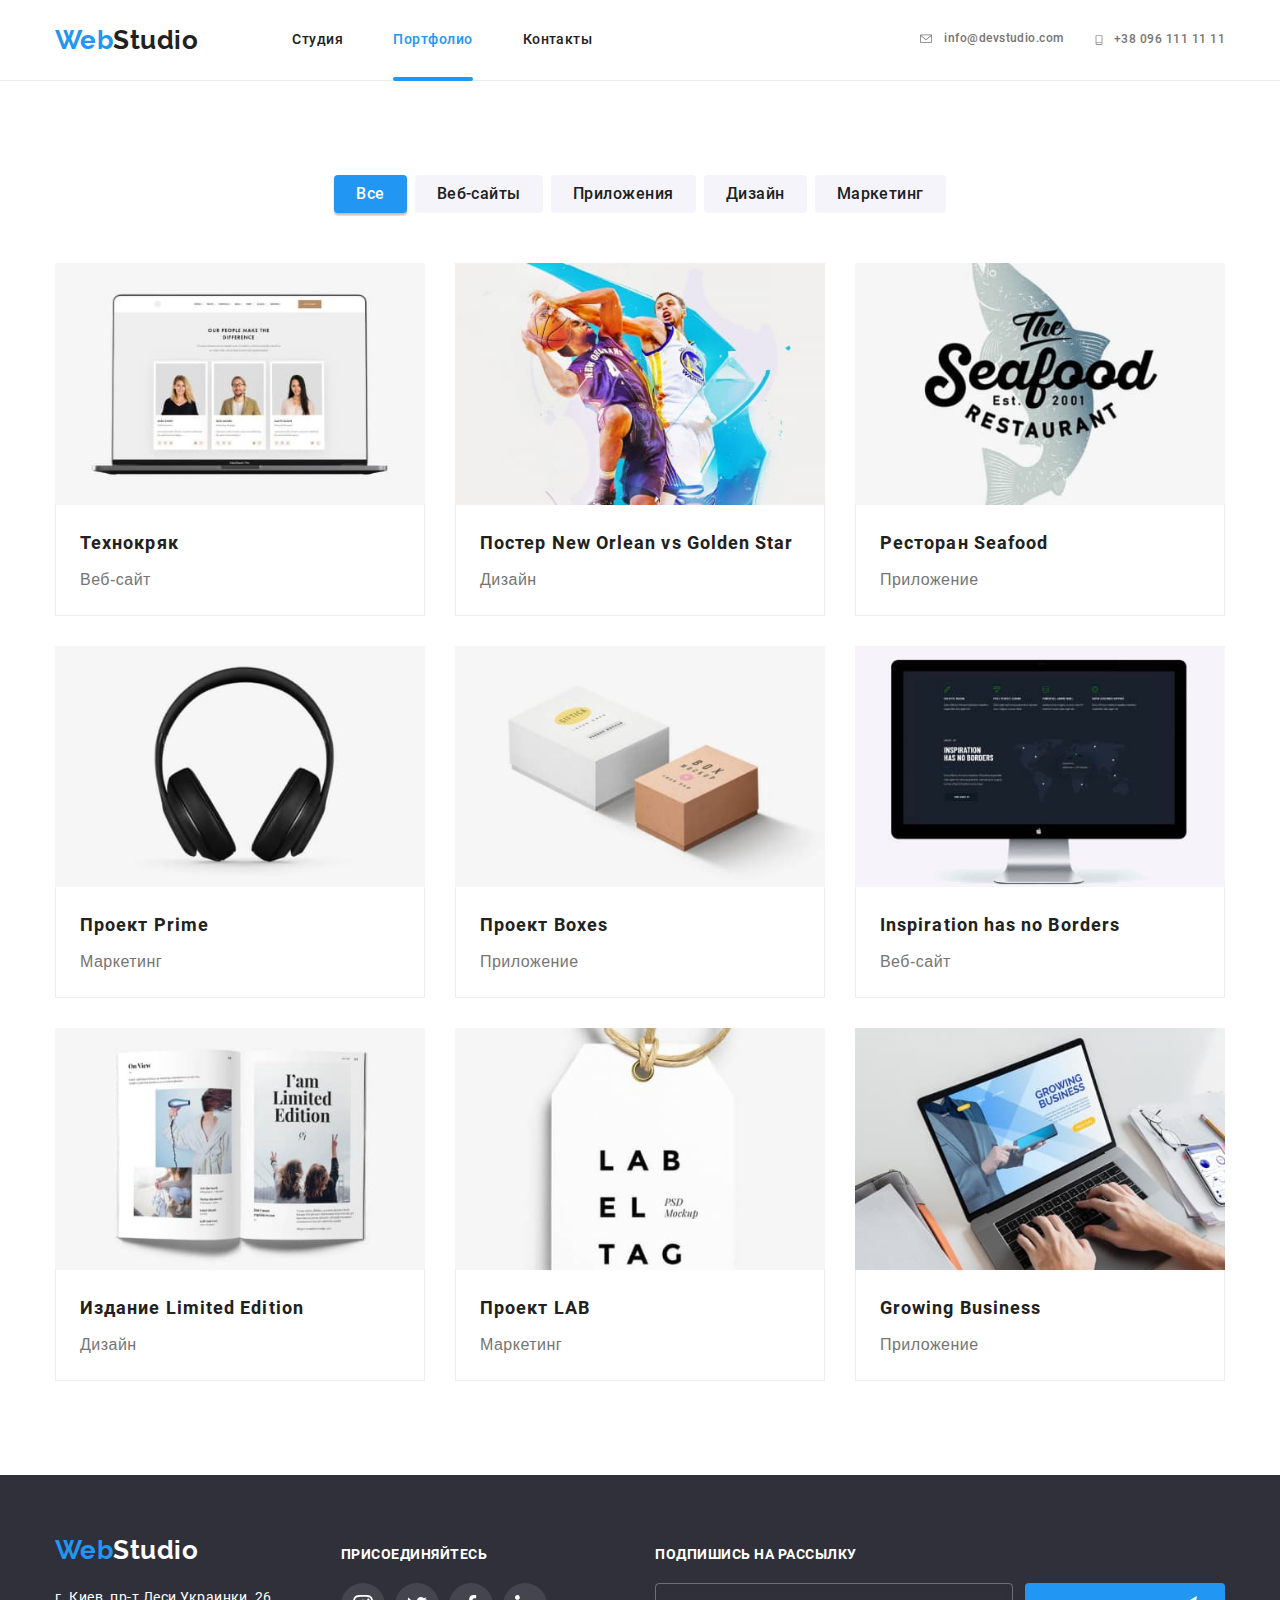
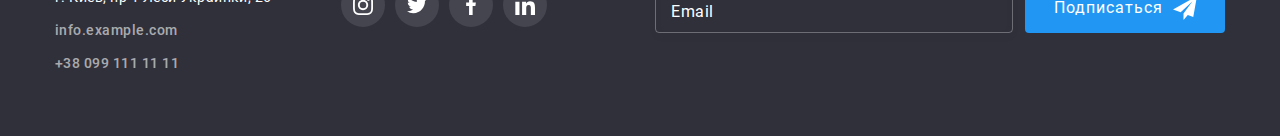
==== commit a595da80: "refactored" ====
--- a/portfolio.html
+++ b/portfolio.html
@@ -5,318 +5,324 @@
     <meta name="viewport" content="width=device-width, initial-scale=1.0">
     <title>Web Studio</title>
 
-    <link rel="stylesheet" href="./css/normaliza.css">
-    <link rel="stylesheet" href="./css/style.css">
+    <link rel="stylesheet" href="./css/portfolio.min.css">
 </head>
 <body>
-    <!--Top Menu-->
-    <header class="header">           
-
-        <div class="nav container">
-            <a class="logo" href="./index.html">
-                <span class="logo--accent">Web</span> Studio
-            </a>                
+  <!--HEADER-->
+  <header class="header">
+    <div class="container top-menu">
+      <a class="logo" href="./index.html">
+          <span class="logo--accent">Web</span>Studio
+      </a>             
+      <div class="header__content">
+        <nav class="nav">
+          <ul class="nav__list list">
+            <li class="nav__list-item">
+              <a class="link nav__link" href="./index.html">Студия</a>
+            </li>
+            <li class="nav__list-item">
+              <a class="link nav__link nav__link--active" href="./portfolio.html">Портфолио</a>
+            </li>
+            <li class="nav__list-item">
+              <a class="link nav__link" href="#contacts">Контакты</a>
+            </li>
+          </ul>
+        </nav>
+        
+        <ul class="top-menu__contacts list">
+            <li class="top-menu__contacts-item">
+              <a class="link top-menu__contacts-link" href="mailto:info@devstudio.com">
+                <svg class="top-menu__contacts-icon icon--envelope">
+                  <use href='./images/sprite.svg#icon-envelope'></use>
+                </svg>                        
+                info@devstudio.com
+              </a> 
+            </li>
+            <li class="nav__contacts-item">
+              <a class="link top-menu__contacts-link" href="tel:+380961111111">
+                <svg class="top-menu__contacts-icon icon--phone">
+                  <use href='./images/sprite.svg#icon-smartphone'></use>
+                </svg> 
+                +38 096 111 11 11
+              </a>
+            </li>
+        </ul>
+      </div>
+      <button class="top-menu-btn">
+        <svg class="top-menu-btn__icon">
+          <use href="./images/sprite.svg#icon-mobile-menu"></use>
+        </svg>
+      </button>
+    </div>
+</header>      
+  <!--Header end-->     
+
+  <main class="section">
+      <h1 class="section__title--hidden">Портфолио</h1>
+
+          <!--Filters-->
+      <section class="filters">
+          <div class="container filters__content">
+              <h2 class="section__title--hidden">Фильтры</h2> <!--скрыть-->
             
-            <nav>
-                <ul class="nav__list list">
-                    <li class="nav__list-item">
-                        <a class="link nav__link" href="./index.html">Студия</a>
-                    </li>
-                    <li class="nav__list-item">
-                        <a class="link nav__link nav__link--active" href="./portfolio.html">Портфолио</a>
-                    </li>
-                    <li class="nav__list-item">
-                        <a class="link nav__link" href="#contacts">Контакты</a>
-                    </li>
-                </ul>
-            </nav>
-            
-            <ul class="nav__contacts list">
-                <li class="nav__contacts-item">
-                    <a class="link nav__contacts-link" href="mailto:info@devstudio.com">
-                        <svg class="nav__contacts-icon" width=16 height=11.2>
-                            <use href='./images/sprite.svg#icon-envelope'></use>
-                        </svg>                        
-                        info@devstudio.com
-                    </a> 
-                </li>
-                <li class="nav__contacts-item">
-                    <a class="link nav__contacts-link" href="tel:+380961111111">
-                        <svg class="nav__contacts-icon" width=10 height=15>
-                            <use href='./images/sprite.svg#icon-smartphone'></use>
-                        </svg> 
-                        +38 096 111 11 11
-                    </a>
-                </li>
-            </ul>
-        </div>
-        
-    </header>          
-    <!--Header end-->
-
-    
-
-    <main class="section--padding">
-        <h1 class="title--hidden">Портфолио</h1>
-
-            <!--Filters-->
-        <section class="filters">
-            <div class="container filters__content">
-                <h2 class="title--hidden">Фильтры</h2> <!--скрыть-->
-
-                <input class="filters__radio-btn" type="radio" 
+              <div class="button-container">
+                <input class="filters__radio-btn" type="checkbox" 
                 id="filter-all" name="filter" checked>
-                <label class="btn filters__btn" for="filter-all" tabindex="0">Все</label> 
-
-                <input class="filters__radio-btn" type="radio" 
+                <label class="filters__btn" for="filter-all" tabindex="0">Все</label> 
+              </div>
+              <div class="button-container">
+                <input class="filters__radio-btn" type="checkbox" 
                 id="filter-sites" name="filter">
-                <label class="btn filters__btn" for="filter-sites" tabindex="0">Веб-сайты</label>
-
-                <input class="filters__radio-btn" type="radio" 
+                <label class="filters__btn" for="filter-sites" tabindex="0">Веб-сайты</label>
+              </div>
+              <div class="button-container">
+                <input class="filters__radio-btn" type="checkbox" 
                 id="filter-apps" name="filter">
-                <label class="btn filters__btn" for="filter-apps"  tabindex="0">Приложения</label>
-
-                <input class="filters__radio-btn" type="radio" 
+                <label class="filters__btn" for="filter-apps"  tabindex="0">Приложения</label>
+              </div>
+              <div class="button-container">  
+                <input class="filters__radio-btn" type="checkbox" 
                 id="filter-design" name="filter">
-                <label class="btn filters__btn" for="filter-design"  tabindex="0">Дизайн</label>
-
-                <input class="filters__radio-btn" type="radio" 
+                <label class="filters__btn" for="filter-design"  tabindex="0">Дизайн</label>
+              </div>
+              <div class="button-container">
+                <input class="filters__radio-btn" type="checkbox" 
                 id="filter-marketing" name="filter">
-                <label class="btn filters__btn" for="filter-marketing"  tabindex="0">Маркетинг</label> 
-            </div>
-        </section>
-
-
-        <section class="projects">
-            <h2 class="sprojects__title title--hidden">Проекты</h2> <!--скрыть-->
-            <div class="container">            
-                <ul class="projects__list list">                
-                        <!--Project 1-->            
-                    <li class="projects__item" tabindex="0">
-                        <a class="projects__item-link" href="">
-                            <div class="projects__item-preview">               
-                                <img class="projects__item-img" src="./images/projects/project1.jpg" alt="Технокряк" width="370">
-                                <p class="projects__item-description">
-                                    Технокряк это современная площадка распространения коронавируса. 
-                                    Компании используют эту платформу для цифрового шпионажа и атак 
-                                    на защищённые сервера конкурентов.
-                                </p>
-                            </div>
-                            <div class="projects__item-content">
-                                <h3 class="projects__item-title">
-                                    Технокряк
-                                </h3>
-                                <p class="projects__item-category">
-                                    Веб-сайт
-                                </p>                                
-                            </div>                            
-                        </a>
-                    </li>
-
-                    <!--Project 2-->
-                    <li class="projects__item" tabindex="0">
-                        <a class="projects__item-link" href="">
-                            <div class="projects__item-preview">
-                                <img class="projects__item-img" src="./images/projects/project2.jpg" alt="Постер New Orlean vs Golden Star" width="370">
-                                <p class="projects__item-description">
-                                    Технокряк это современная площадка распространения коронавируса. 
-                                    Компании используют эту платформу для цифрового шпионажа и атак 
-                                    на защищённые сервера конкурентов.
-                                </p>
-                            </div>
-                            <div class="projects__item-content">
-                                <h3 class="projects__item-title">
-                                    Постер New Orlean vs Golden Star
-                                </h3>
-                                <p class="projects__item-category">
-                                    Дизайн
-                                </p>                                
-                            </div>                            
-                        </a>
-                    </li>
-
-                    <!--Project 3-->
-                    <li class="projects__item" tabindex="0">
-                        <a class="projects__item-link" href="">
-                            <div class="projects__item-preview">
-                                <img class="projects__item-img" src="./images/projects/project3.jpg" alt="Ресторан Seafood" width="370">
-                                <p class="projects__item-description">
-                                    Технокряк это современная площадка распространения коронавируса. 
-                                    Компании используют эту платформу для цифрового шпионажа и атак 
-                                    на защищённые сервера конкурентов.
-                                </p>
-                            </div>
-                            <div class="projects__item-content">
-                                <h3 class="projects__item-title">
-                                    Ресторан Seafood
-                                </h3>
-                                <p class="projects__item-category">
-                                    Приложение
-                                </p>
-                                
-                            </div>                            
-                        </a>
-                    </li>
-
-                    <!--Project 4-->
-                    <li class="projects__item" tabindex="0">
-                        <a class="projects__item-link" href="">
-                            <div class="projects__item-preview">
-                                <img class="projects__item-img" src="./images/projects/project4.jpg" alt="Проект Prime" width="370"> 
-                                <p class="projects__item-description">
-                                    Технокряк это современная площадка распространения коронавируса. 
-                                    Компании используют эту платформу для цифрового шпионажа и атак 
-                                    на защищённые сервера конкурентов.
-                                </p>
-                            </div>
-                            <div class="projects__item-content">
-                                <h3 class="projects__item-title">
-                                    Проект Prime
-                                </h3>
-                                <p class="projects__item-category">
-                                    Маркетинг
-                                </p>
-                                
-                            </div>                            
-                        </a>
-                    </li>
-
-                    <!--Project 5-->
-                    <li class="projects__item" tabindex="0">             
-                        <a class="projects__item-link" href="">       
-                            <div class="projects__item-preview">
-                                <img class="projects__item-img" src="./images/projects/project5.jpg" alt="Проект Boxes" width="370">
-                                <p class="projects__item-description">
-                                    Технокряк это современная площадка распространения коронавируса. 
-                                    Компании используют эту платформу для цифрового шпионажа и атак 
-                                    на защищённые сервера конкурентов.
-                                </p>
-                            </div>
-                            <div class="projects__item-content">
-                                <h3 class="projects__item-title">
-                                    Проект Boxes
-                                </h3>
-                                <p class="projects__item-category">
-                                    Приложение
-                                </p>
-                                
-                            </div>                            
-                        </a>
-                    </li>
-
-                    <!--Project 6-->
-                    <li class="projects__item" tabindex="0">             
-                        <a class="projects__item-link" href="">       
-                            <div class="projects__item-preview">
-                                <img class="projects__item-img" src="./images/projects/project6.jpg" alt="Inspiration has no Borders" width="370">
-                                <p class="projects__item-description">
-                                    Технокряк это современная площадка распространения коронавируса. 
-                                    Компании используют эту платформу для цифрового шпионажа и атак 
-                                    на защищённые сервера конкурентов.
-                                </p>
-                            </div>
-                            <div class="projects__item-content">
-                                <h3 class="projects__item-title">
-                                    Inspiration has no Borders
-                                </h3>
-                                <p class="projects__item-category">
-                                    Веб-сайт
-                                </p>
-                                
-                            </div>                            
-                        </a>
-                    </li>
-
-                    <!--Project 7-->
-                    <li class="projects__item" tabindex="0">             
-                        <a class="projects__item-link" href="">       
-                            <div class="projects__item-preview">
-                                <img class="projects__item-img" src="./images/projects/project7.jpg" alt="Издание Limited Edition" width="370">
-                                <p class="projects__item-description">
-                                    Технокряк это современная площадка распространения коронавируса. 
-                                    Компании используют эту платформу для цифрового шпионажа и атак 
-                                    на защищённые сервера конкурентов.
-                                </p>
-                            </div>
-                            <div class="projects__item-content">
-                                <h3 class="projects__item-title">
-                                    Издание Limited Edition
-                                </h3>
-                                <p class="projects__item-category">
-                                    Дизайн
-                                </p>
-                                
-                            </div>                            
-                        </a>
-                    </li>
-
-                    <!--Project 8-->
-                    <li class="projects__item" tabindex="0">             
-                        <a class="projects__item-link" href="">       
-                            <div class="projects__item-preview">
-                                <img class="projects__item-img" src="./images/projects/project8.jpg" alt="Проект LAB" width="370">
-                                <p class="projects__item-description">
-                                    Технокряк это современная площадка распространения коронавируса. 
-                                    Компании используют эту платформу для цифрового шпионажа и атак 
-                                    на защищённые сервера конкурентов.
-                                </p>
-                            </div>
-                            <div class="projects__item-content">
-                                <h3 class="projects__item-title">
-                                    Проект LAB
-                                </h3>
-                                <p class="projects__item-category">
-                                    Маркетинг
-                                </p>                                
-                            </div>                            
-                        </a>
-                    </li>
-
-                    <!--Project 9-->
-                    <li class="projects__item" tabindex="0">             
-                        <a class="projects__item-link" href="">       
-                            <div class="projects__item-preview">
-                                <img class="projects__item-img" src="./images/projects/project9.jpg" alt="Growing Business" width="370">
-                                <p class="projects__item-description">
-                                    Технокряк это современная площадка распространения коронавируса. 
-                                    Компании используют эту платформу для цифрового шпионажа и атак 
-                                    на защищённые сервера конкурентов.
-                                </p>
-                            </div>
-                            <div class="projects__item-content">
-                                <h3 class="projects__item-title">
-                                    Growing Business
-                                </h3>
-                                <p class="projects__item-category">
-                                    Приложение
-                                </p>
-                                
-                            </div>                            
-                        </a>
-                    </li>
-                </ul>
-            </div>
-                
-        </section>
-    </main>
-
-
-   <!--Footer-->
-   <footer class="footer" id="contacts">
+                <label class="filters__btn" for="filter-marketing"  tabindex="0">Маркетинг</label> 
+              </div>
+          </div>
+      </section>
+
+      <!-- PROJECTS SECTION -->
+      <section class="projects">
+          <h2 class="section__title--hidden">Проекты</h2> <!--скрыть-->
+          <div class="container">            
+              <ul class="projects__list list">                
+                      <!--Project 1-->            
+                  <li class="projects__item" tabindex="0">                        
+                      <a class="projects__item-link" href="">
+                          <div class="projects__item-preview">               
+                              <img class="projects__item-img" src="./images/projects/project1.jpg" alt="Технокряк">
+                              <p class="projects__item-description">
+                                  Технокряк это современная площадка распространения коронавируса. 
+                                  Компании используют эту платформу для цифрового шпионажа и атак 
+                                  на защищённые сервера конкурентов.                                   
+                              </p>
+                          </div>
+                          <div class="projects__item-content">
+                              <h3 class="projects__item-title">
+                                  Технокряк
+                              </h3>
+                              <p class="projects__item-category">
+                                  Веб-сайт
+                              </p>                                
+                          </div>                            
+                      </a>
+                  </li>
+
+                  <!--Project 2-->
+                  <li class="projects__item" tabindex="0">
+                      <a class="projects__item-link" href="">
+                          <div class="projects__item-preview">
+                              <img class="projects__item-img" src="./images/projects/project2.jpg" alt="Постер New Orlean vs Golden Star">
+                              <p class="projects__item-description">
+                                  Технокряк это современная площадка распространения коронавируса. 
+                                  Компании используют эту платформу для цифрового шпионажа и атак 
+                                  на защищённые сервера конкурентов.
+                              </p>
+                          </div>
+                          <div class="projects__item-content">
+                              <h3 class="projects__item-title">
+                                  Постер New Orlean vs Golden Star
+                              </h3>
+                              <p class="projects__item-category">
+                                  Дизайн
+                              </p>                                
+                          </div>                            
+                      </a>
+                  </li>
+
+                  <!--Project 3-->
+                  <li class="projects__item" tabindex="0">
+                      <a class="projects__item-link" href="">
+                          <div class="projects__item-preview">
+                              <img class="projects__item-img" src="./images/projects/project3.jpg" alt="Ресторан Seafood">
+                              <p class="projects__item-description">
+                                  Технокряк это современная площадка распространения коронавируса. 
+                                  Компании используют эту платформу для цифрового шпионажа и атак 
+                                  на защищённые сервера конкурентов.
+                              </p>
+                          </div>
+                          <div class="projects__item-content">
+                              <h3 class="projects__item-title">
+                                  Ресторан Seafood
+                              </h3>
+                              <p class="projects__item-category">
+                                  Приложение
+                              </p>
+                              
+                          </div>                            
+                      </a>
+                  </li>
+
+                  <!--Project 4-->
+                  <li class="projects__item" tabindex="0">
+                      <a class="projects__item-link" href="">
+                          <div class="projects__item-preview">
+                              <img class="projects__item-img" src="./images/projects/project4.jpg" alt="Проект Prime"> 
+                              <p class="projects__item-description">
+                                  Технокряк это современная площадка распространения коронавируса. 
+                                  Компании используют эту платформу для цифрового шпионажа и атак 
+                                  на защищённые сервера конкурентов.
+                              </p>
+                          </div>
+                          <div class="projects__item-content">
+                              <h3 class="projects__item-title">
+                                  Проект Prime
+                              </h3>
+                              <p class="projects__item-category">
+                                  Маркетинг
+                              </p>
+                              
+                          </div>                            
+                      </a>
+                  </li>
+
+                  <!--Project 5-->
+                  <li class="projects__item" tabindex="0">             
+                      <a class="projects__item-link" href="">       
+                          <div class="projects__item-preview">
+                              <img class="projects__item-img" src="./images/projects/project5.jpg" alt="Проект Boxes">
+                              <p class="projects__item-description">
+                                  Технокряк это современная площадка распространения коронавируса. 
+                                  Компании используют эту платформу для цифрового шпионажа и атак 
+                                  на защищённые сервера конкурентов.
+                              </p>
+                          </div>
+                          <div class="projects__item-content">
+                              <h3 class="projects__item-title">
+                                  Проект Boxes
+                              </h3>
+                              <p class="projects__item-category">
+                                  Приложение
+                              </p>
+                              
+                          </div>                            
+                      </a>
+                  </li>
+
+                  <!--Project 6-->
+                  <li class="projects__item" tabindex="0">             
+                      <a class="projects__item-link" href="">       
+                          <div class="projects__item-preview">
+                              <img class="projects__item-img" src="./images/projects/project6.jpg" alt="Inspiration has no Borders">
+                              <p class="projects__item-description">
+                                  Технокряк это современная площадка распространения коронавируса. 
+                                  Компании используют эту платформу для цифрового шпионажа и атак 
+                                  на защищённые сервера конкурентов.
+                              </p>
+                          </div>
+                          <div class="projects__item-content">
+                              <h3 class="projects__item-title">
+                                  Inspiration has no Borders
+                              </h3>
+                              <p class="projects__item-category">
+                                  Веб-сайт
+                              </p>
+                              
+                          </div>                            
+                      </a>
+                  </li>
+
+                  <!--Project 7-->
+                  <li class="projects__item" tabindex="0">             
+                      <a class="projects__item-link" href="">       
+                          <div class="projects__item-preview">
+                              <img class="projects__item-img" src="./images/projects/project7.jpg" alt="Издание Limited Edition">
+                              <p class="projects__item-description">
+                                  Технокряк это современная площадка распространения коронавируса. 
+                                  Компании используют эту платформу для цифрового шпионажа и атак 
+                                  на защищённые сервера конкурентов.
+                              </p>
+                          </div>
+                          <div class="projects__item-content">
+                              <h3 class="projects__item-title">
+                                  Издание Limited Edition
+                              </h3>
+                              <p class="projects__item-category">
+                                  Дизайн
+                              </p>
+                              
+                          </div>                            
+                      </a>
+                  </li>
+
+                  <!--Project 8-->
+                  <li class="projects__item" tabindex="0">             
+                      <a class="projects__item-link" href="">       
+                          <div class="projects__item-preview">
+                              <img class="projects__item-img" src="./images/projects/project8.jpg" alt="Проект LAB">
+                              <p class="projects__item-description">
+                                  Технокряк это современная площадка распространения коронавируса. 
+                                  Компании используют эту платформу для цифрового шпионажа и атак 
+                                  на защищённые сервера конкурентов.
+                              </p>
+                          </div>
+                          <div class="projects__item-content">
+                              <h3 class="projects__item-title">
+                                  Проект LAB
+                              </h3>
+                              <p class="projects__item-category">
+                                  Маркетинг
+                              </p>                                
+                          </div>                            
+                      </a>
+                  </li>
+
+                  <!--Project 9-->
+                  <li class="projects__item" tabindex="0">             
+                      <a class="projects__item-link" href="">       
+                          <div class="projects__item-preview">
+                              <img class="projects__item-img" src="./images/projects/project9.jpg" alt="Growing Business">
+                              <p class="projects__item-description">
+                                  Технокряк это современная площадка распространения коронавируса. 
+                                  Компании используют эту платформу для цифрового шпионажа и атак 
+                                  на защищённые сервера конкурентов.
+                              </p>
+                          </div>
+                          <div class="projects__item-content">
+                              <h3 class="projects__item-title">
+                                  Growing Business
+                              </h3>
+                              <p class="projects__item-category">
+                                  Приложение
+                              </p>
+                          </div>                            
+                      </a>
+                  </li>
+              </ul>
+          </div>
+              
+      </section>
+  </main>
+
+
+  <!--Footer-->
+  <footer class="footer" id="contacts">
     <div class="container footer__container">
         <div class="footer__contacts-container">				
             <a class="logo logo--inverse footer__logo" href="./index.html">
                 <span class="logo--accent">Web</span> Studio
             </a>
-            <address class="footer__address footer__contacts-item">
-                г. Киев, пр-т Леси Украинки, 26
-            </address>
-            <p class="footer__contacts-item">
+            <address class="footer__address">
+              <p class="footer__contacts-item">
+                  г. Киев, пр-т Леси Украинки, 26          
+              </p>
                 <a class="footer__contacts-link" href="mailto:info.example.com">info.example.com</a>
-            </p>
-            <p class="footer__contacts-item">
+  
                 <a class="footer__contacts-link" href="tel:+380991111111"> +38 099 111 11 11</a>
-            </p>
+           
+          </address>
         </div>
         <div class="footer__social-links">
             <b class="footer__action-text">
@@ -353,18 +359,20 @@
                 </li>
             </ul>
         </div>
-        <form action="#">
+        <form class="subscription-form">
             <b class="footer__action-text">
                 Подпишись на рассылку
             </b>
             <div class="subscription-form__controls">
-
-                <input type="email" id="subscription-form__email-input"
-                 class="subscription-form__email-input">
-                 <label class="subscription-form__email-label" 
-                 for="subscription-form__email-input">Email</label>
-
-                <button class="subscription-form__btn btn main-btn">
+  
+                <input type="email" id="subscriptionFormEmail"
+                class="subscription-form__email-input" 
+                name="subscriptionFormEmail" placeholder=" ">
+                <label class="subscription-form__email-label" 
+                 for="subscriptionFormEmail">Email</label>
+                
+  
+                <button class="subscription-form__btn">
                     <span>Подписаться</span>
                     <svg class="icon-send">
                         <use href="./images/sprite.svg#icon-send"></use>
@@ -374,7 +382,8 @@
         </form>
     </div>
     
-</footer>
-    
+  </footer>
+
+  <script src="./js/mobile-sandwich.js"></script>
 </body>
-</html>
+</html>--- a/css/portfolio.min.css
+++ b/css/portfolio.min.css
@@ -0,0 +1,7 @@
+:root{--accent: #2196F3;--main-bg: #fff;--secondary-bg: #F5F4FA;--activity-title-bg: rgba(47, 48, 58, 0.8);--main-text: #212121;--secondary-text: #757575;--light-text: #ffffff;--social-links: #AFB1B8;--footer-contacts: rgba(255, 255, 255, 0.6);--footer-bg: #2F303A;--footer-social-bg: rgba(255, 255, 255, 0.1);--nav-underline: #ECECEC;--item-border: #EEEEEE}@font-face{font-family:"Raleway-Bold";src:url(../images/fonts/Raleway-Bold.ttf);font-style:normal;font-weight:700}@font-face{font-family:"Roboto-Bold";src:url(../images/fonts/Roboto-Bold.ttf);font-style:normal;font-weight:700}@font-face{font-family:"Roboto-Black";src:url(../images/fonts/Roboto-Black.ttf);font-style:normal;font-weight:900}@font-face{font-family:"Roboto-Medium";src:url(../images/fonts/Roboto-Medium.ttf);font-style:normal;font-weight:500}@font-face{font-family:"Roboto-Regular";src:url(../images/fonts/Roboto-Regular.ttf);font-style:normal;font-weight:400}/*! modern-normalize v0.7.0 | MIT License | https://github.com/sindresorhus/modern-normalize */*,*::before,*::after{-webkit-box-sizing:border-box;box-sizing:border-box}:root{-moz-tab-size:4;-o-tab-size:4;tab-size:4}html{line-height:1.15;-webkit-text-size-adjust:100%}body{margin:0}body{font-family:system-ui,-apple-system,"Segoe UI",Roboto,Helvetica,Arial,sans-serif,"Apple Color Emoji","Segoe UI Emoji"}hr{height:0}abbr[title]{-webkit-text-decoration:underline dotted;text-decoration:underline dotted}b,strong{font-weight:bolder}code,kbd,samp,pre{font-family:ui-monospace,+ SFMono-Regular,+ Consolas,+ 'Liberation Mono',+ Menlo,+ monospace;font-size:1em}small{font-size:80%}sub,sup{font-size:75%;line-height:0;position:relative;vertical-align:baseline}sub{bottom:-0.25em}sup{top:-0.5em}button,input,optgroup,select,textarea{font-family:inherit;font-size:100%;line-height:1.15;margin:0}button,select{text-transform:none}button,[type='button'],[type='reset'],[type='submit']{-webkit-appearance:button}button::-moz-focus-inner,[type='button']::-moz-focus-inner,[type='reset']::-moz-focus-inner,[type='submit']::-moz-focus-inner{border-style:none;padding:0}button:-moz-focusring,[type='button']:-moz-focusring,[type='reset']:-moz-focusring,[type='submit']:-moz-focusring{outline:1px dotted ButtonText}legend{padding:0}progress{vertical-align:baseline}[type='number']::-webkit-inner-spin-button,[type='number']::-webkit-outer-spin-button{height:auto}[type='search']{-webkit-appearance:textfield;outline-offset:-2px}[type='search']::-webkit-search-decoration{-webkit-appearance:none}::-webkit-file-upload-button{-webkit-appearance:button;font:inherit}summary{display:list-item}.filters__btn,.subscription-form__btn{display:block;font-size:16px;border:none;border-radius:4px}.filters__btn:hover,.subscription-form__btn:hover,.filters__btn:focus,.subscription-form__btn:focus{outline:none;cursor:pointer}.subscription-form__btn{color:var(--light-text);background-color:var(--accent);line-height:1.875;letter-spacing:0.06em}.top-menu__contacts-link,.nav__link,.footer__contacts-link{font-family:"Roboto-Medium", sans-serif;-webkit-transition:color 250ms cubic-bezier(0.4, 0, 0.2, 1);transition:color 250ms cubic-bezier(0.4, 0, 0.2, 1)}.top-menu__contacts-link:hover,.nav__link:hover,.footer__contacts-link:hover,.top-menu__contacts-link:focus,.nav__link:focus,.footer__contacts-link:focus{outline:none;border:none;color:var(--accent)}html{-webkit-box-sizing:border-box;box-sizing:border-box}*,*::before,*::after{-webkit-box-sizing:inherit;box-sizing:inherit}body{color:var(--main-text);background-color:var(--main-bg);font-family:"Roboto-Bold", sans-serif;letter-spacing:0.03em;padding-top:60px}@media screen and (min-width: 768px){body{padding-top:0}}h1,h2,h3,p{margin:0;pointer-events:none}a{text-decoration:none;color:var(--main-text)}a:hover{cursor:pointer}.container{padding-left:15px;padding-right:15px;margin-left:auto;margin-right:auto;width:100%}@media screen and (min-width: 480px){.container{width:480px}}@media screen and (min-width: 768px){.container{width:768px}}@media screen and (min-width: 1200px){.container{width:1200px}}.logo{display:-webkit-box;display:-ms-flexbox;display:flex;font-size:24px;line-height:1.19;font-family:"Raleway-Bold", sans-serif}@media screen and (min-width: 1200px){.logo{font-size:26px}}.logo--accent{color:var(--accent)}.logo--inverse{color:var(--light-text)}.is-hidden{opacity:0;pointer-events:none}.list{margin:0;padding:0;list-style:none;color:var(--main-text);display:-webkit-box;display:-ms-flexbox;display:flex;-webkit-box-orient:vertical;-webkit-box-direction:normal;-ms-flex-direction:column;flex-direction:column}@media screen and (min-width: 768px){.list{-webkit-box-orient:horizontal;-webkit-box-direction:normal;-ms-flex-direction:row;flex-direction:row;-ms-flex-wrap:wrap;flex-wrap:wrap;-webkit-box-align:start;-ms-flex-align:start;align-items:flex-start}}.section{padding:60px 0}@media screen and (min-width: 1200px){.section{padding:94px 0}}.section__title{font-size:28px;line-height:1.18;text-align:center;margin-bottom:30px}@media screen and (min-width: 1200px){.section__title{font-size:36px;line-height:1.17;margin-bottom:50px}}.section__title--hidden{position:absolute !important;clip:rect(1px 1px 1px 1px);clip:rect(1px, 1px, 1px, 1px);padding:0 !important;border:0 !important;height:1px !important;width:1px !important;overflow:hidden}.item-title{font-size:14px;line-height:1.14}.social-links{-webkit-box-orient:horizontal;-webkit-box-direction:normal;-ms-flex-direction:row;flex-direction:row;-webkit-box-pack:center;-ms-flex-pack:center;justify-content:center}.social-links__item:not(:last-child){margin-right:10px}.social-link{display:-webkit-box;display:-ms-flexbox;display:flex;-webkit-box-pack:center;-ms-flex-pack:center;justify-content:center;-webkit-box-align:center;-ms-flex-align:center;align-items:center;width:44px;height:44px;border-radius:50%;background-color:var(--main-bg);color:var(--social-links);-webkit-transition:background-color 250ms cubic-bezier(0.4, 0, 0.2, 1),color 250ms cubic-bezier(0.4, 0, 0.2, 1);transition:background-color 250ms cubic-bezier(0.4, 0, 0.2, 1),color 250ms cubic-bezier(0.4, 0, 0.2, 1)}.social-link:hover,.social-link:focus{outline:none;border:none;color:var(--light-text);background-color:var(--accent)}.social-link__icon{width:20px;height:20px;fill:currentColor}.header{position:fixed;z-index:1;top:0px;width:100%;min-height:60px;display:-webkit-box;display:-ms-flexbox;display:flex;-webkit-box-pack:justify;-ms-flex-pack:justify;justify-content:space-between;-webkit-box-align:center;-ms-flex-align:center;align-items:center;background-color:var(--main-bg);border-bottom:1px solid var(--nav-underline)}@media screen and (min-width: 768px){.header{min-height:auto;position:static;-webkit-box-pack:start;-ms-flex-pack:start;justify-content:start}}.header__content{display:none}@media screen and (min-width: 768px){.header__content{margin-left:88px;display:-webkit-box;display:-ms-flexbox;display:flex;-webkit-box-align:center;-ms-flex-align:center;align-items:center;-webkit-box-pack:justify;-ms-flex-pack:justify;justify-content:space-between;width:100%}}@media screen and (min-width: 1200px){.header__content{margin-left:94px}}.header__content--sticky{display:-webkit-box;display:-ms-flexbox;display:flex;-webkit-box-orient:vertical;-webkit-box-direction:normal;-ms-flex-direction:column;flex-direction:column;-webkit-box-pack:center;-ms-flex-pack:center;justify-content:center;-webkit-box-align:center;-ms-flex-align:center;align-items:center;position:absolute;background-color:var(--main-bg);top:60px;left:0;width:100%;padding-top:60px;padding-bottom:60px}@media screen and (min-width: 768px){.header__content--sticky{-webkit-box-orient:horizontal;-webkit-box-direction:normal;-ms-flex-direction:row;flex-direction:row;-webkit-box-align:center;-ms-flex-align:center;align-items:center;-webkit-box-pack:justify;-ms-flex-pack:justify;justify-content:space-between;position:static;width:100%;padding-top:0;padding-bottom:0}}.top-menu{display:-webkit-box;display:-ms-flexbox;display:flex;-webkit-box-align:center;-ms-flex-align:center;align-items:center}.top-menu__contacts{display:-webkit-box;display:-ms-flexbox;display:flex;-webkit-box-orient:vertical;-webkit-box-direction:normal;-ms-flex-direction:column;flex-direction:column;width:100%}@media screen and (min-width: 768px){.top-menu__contacts{width:auto;margin-left:auto}}@media screen and (min-width: 1200px){.top-menu__contacts{margin-left:auto}}@media screen and (min-width: 1200px){.top-menu__contacts{-webkit-box-orient:horizontal;-webkit-box-direction:normal;-ms-flex-direction:row;flex-direction:row}}.top-menu__contacts-item{display:-webkit-box;display:-ms-flexbox;display:flex;width:100%;-webkit-box-pack:center;-ms-flex-pack:center;justify-content:center;-webkit-box-align:center;-ms-flex-align:center;align-items:center}@media screen and (min-width: 768px){.top-menu__contacts-item{width:auto;-webkit-box-pack:start;-ms-flex-pack:start;justify-content:flex-start}}.top-menu__contacts-item:not(:last-child){margin-bottom:16px}@media screen and (min-width: 1200px){.top-menu__contacts-item:not(:last-child){margin-bottom:0;margin-right:30px}}.top-menu__contacts-link{display:-webkit-box;display:-ms-flexbox;display:flex;-webkit-box-align:center;-ms-flex-align:center;align-items:center;font-size:18px;color:var(--secondary-text)}@media screen and (min-width: 768px){.top-menu__contacts-link{font-size:12px}}.top-menu__contacts-icon{margin-right:10px;fill:currentColor}.icon--phone{width:10px;height:15px}@media screen and (min-width: 768px){.icon--phone{width:10px;height:14px}}@media screen and (min-width: 1200px){.icon--phone{width:10px;height:16px}}.icon--envelope{width:16px;height:11px}@media screen and (min-width: 768px){.icon--envelope{width:14px;height:10px}}@media screen and (min-width: 1200px){.icon--envelope{width:16px;height:12px}}.nav__list-item{display:-webkit-box;display:-ms-flexbox;display:flex;-webkit-box-pack:center;-ms-flex-pack:center;justify-content:center}.nav__list-item:not(:last-child){margin-bottom:40px}@media screen and (min-width: 768px){.nav__list-item:not(:last-child){margin-bottom:0;margin-right:50px}}.nav__list-item:last-child{margin-bottom:60px}@media screen and (min-width: 768px){.nav__list-item:last-child{margin-bottom:0}}.nav__link{position:relative;font-size:18px;line-height:1.17}@media screen and (min-width: 768px){.nav__link{font-size:14px;line-height:1.14;padding-top:32px;padding-bottom:32px}}.nav__link--active{color:var(--accent)}.nav__link--active::after{content:'';display:block;width:100%;height:4px;border-radius:2px;background-color:var(--accent);position:absolute;bottom:-8px}@media screen and (min-width: 768px){.nav__link--active::after{bottom:auto;top:77px}}.top-menu-btn{display:block;margin-left:auto;height:40px;width:40px;cursor:pointer;border:none;background-color:transparent}@media screen and (min-width: 768px){.top-menu-btn{display:none}}.top-menu-btn:hover,.top-menu-btn:focus{color:var(--accent);outline:none}.top-menu-btn__icon{width:40px;height:40px;fill:currentColor}.top-menu-btn__icon:focus{outline:none}.filters{margin-bottom:40px}@media screen and (min-width: 768px){.filters{margin-bottom:30px}}@media screen and (min-width: 768px){.filters{margin-bottom:50px}}.filters__content{display:-webkit-box;display:-ms-flexbox;display:flex;-ms-flex-wrap:wrap;flex-wrap:wrap;-webkit-box-pack:start;-ms-flex-pack:start;justify-content:start}@media screen and (min-width: 768px){.filters__content{-webkit-box-pack:center;-ms-flex-pack:center;justify-content:center}}.filters__radio-btn,.filters__radio-btn:focus,.filters__radio-btn:hover,.filters__radio-btn:checked{position:absolute !important;clip:rect(1px 1px 1px 1px);clip:rect(1px, 1px, 1px, 1px);padding:0 !important;border:0 !important;height:1px !important;width:1px !important;overflow:hidden}.filters__btn{padding:6px 22px;font-family:"Roboto-Medium", sans-serif;line-height:1.625;background-color:var(--secondary-bg);-webkit-transition:background-color 250ms cubic-bezier(0.4, 0, 0.2, 1),color 250ms cubic-bezier(0.4, 0, 0.2, 1);transition:background-color 250ms cubic-bezier(0.4, 0, 0.2, 1),color 250ms cubic-bezier(0.4, 0, 0.2, 1)}.filters__radio-btn:checked+.filters__btn,.filters__btn:hover,.filters__btn:focus{cursor:pointer;outline:none;background-color:var(--accent);color:var(--light-text);-webkit-box-shadow:0px 2px 2px rgba(0,0,0,0.12),0px 1px 2px rgba(0,0,0,0.08),0px 3px 1px rgba(0,0,0,0.1);box-shadow:0px 2px 2px rgba(0,0,0,0.12),0px 1px 2px rgba(0,0,0,0.08),0px 3px 1px rgba(0,0,0,0.1)}.button-container{display:-webkit-box;display:-ms-flexbox;display:flex}.button-container:not(:last-child){margin-right:8px;margin-bottom:15px}@media screen and (min-width: 400px){.button-container{min-width:-webkit-fit-content;min-width:-moz-fit-content;min-width:fit-content}.button-container:nth-last-child(2){margin-bottom:0}.button-container:not(:nth-last-child(-n+2)){margin-bottom:15px}}@media screen and (min-width: 768px){.button-container:not(:nth-last-child(-n+2)){margin-bottom:0}}.projects__list{-ms-flex-wrap:wrap;flex-wrap:wrap}.projects__item{width:100%;-webkit-transition:color 250ms cubic-bezier(0.4, 0, 0.2, 1),-webkit-box-shadow 250ms cubic-bezier(0.4, 0, 0.2, 1);transition:color 250ms cubic-bezier(0.4, 0, 0.2, 1),-webkit-box-shadow 250ms cubic-bezier(0.4, 0, 0.2, 1);transition:box-shadow 250ms cubic-bezier(0.4, 0, 0.2, 1),color 250ms cubic-bezier(0.4, 0, 0.2, 1);transition:box-shadow 250ms cubic-bezier(0.4, 0, 0.2, 1),color 250ms cubic-bezier(0.4, 0, 0.2, 1),-webkit-box-shadow 250ms cubic-bezier(0.4, 0, 0.2, 1)}.projects__item:hover,.projects__item:focus{-webkit-box-shadow:1px 4px 6px rgba(0,0,0,0.16),0px 4px 4px rgba(0,0,0,0.06),0px 1px 1px rgba(0,0,0,0.12);box-shadow:1px 4px 6px rgba(0,0,0,0.16),0px 4px 4px rgba(0,0,0,0.06),0px 1px 1px rgba(0,0,0,0.12)}.projects__item:not(:last-child){margin-bottom:30px}@media screen and (min-width: 768px){.projects__item{width:calc((100% - (2 - 1) * 30px) / 2)}.projects__item:nth-child(odd){margin-right:30px}}@media screen and (min-width: 1200px){.projects__item{width:calc((100% - (3 - 1) * 30px) / 3)}.projects__item:nth-child(odd){margin-right:0px}.projects__item:not(:last-child){margin-bottom:0px}.projects__item:not(:nth-child(3n)){margin-right:30px}.projects__item:not(:nth-last-child(-n+3)){margin-bottom:30px}}.projects__item-preview{position:relative}.projects__item-description{position:absolute;overflow:hidden;height:0;width:100%;bottom:0;padding:0;-webkit-transition:height 250ms cubic-bezier(0.4, 0, 0.2, 1),padding 250ms cubic-bezier(0.4, 0, 0.2, 1);transition:height 250ms cubic-bezier(0.4, 0, 0.2, 1),padding 250ms cubic-bezier(0.4, 0, 0.2, 1);background-color:rgba(33,150,243,0.9);color:var(--light-text);font-family:"Roboto-Normal", sans-serif;font-size:16px;line-height:1.56}.projects__item:hover .projects__item-description,.projects__item:focus .projects__item-description{height:100%;padding:63px 24px}.projects__item-img{display:block;width:100%}.projects__item-content{padding:20px 24px;border-bottom:1px solid var(--item-border);border-right:1px solid var(--item-border);border-left:1px solid var(--item-border)}.projects__item-title{font-size:18px;line-height:2;letter-spacing:0.06em;margin-bottom:4px}.projects__item-category{font-family:"Roboto-Normal", sans-serif;color:var(--secondary-text);font-size:16px;line-height:1.875}.footer{color:var(--light-text);font-family:"Roboto-Regular";font-size:14px;line-height:1.71;background-color:var(--footer-bg)}.footer__container{padding-top:60px;padding-bottom:60px;text-align:center}@media screen and (min-width: 768px){.footer__container{display:-webkit-box;display:-ms-flexbox;display:flex;-ms-flex-wrap:wrap;flex-wrap:wrap;-webkit-box-pack:center;-ms-flex-pack:center;justify-content:center}}@media screen and (min-width: 1200px){.footer__container{-webkit-box-pack:start;-ms-flex-pack:start;justify-content:start;-webkit-box-align:baseline;-ms-flex-align:baseline;align-items:baseline;text-align:left}}.footer__action-text{display:block;margin-bottom:20px;font-family:"Roboto-Bold";font-style:normal;text-transform:uppercase;line-height:1.14}.footer__logo{margin-bottom:20px;display:-webkit-box;display:-ms-flexbox;display:flex;-webkit-box-pack:center;-ms-flex-pack:center;justify-content:center}@media screen and (min-width: 1200px){.footer__logo{-webkit-box-pack:start;-ms-flex-pack:start;justify-content:start}}.footer__contacts-container{margin-bottom:60px}@media screen and (min-width: 768px){.footer__contacts-container{margin-right:165px}}@media screen and (min-width: 1200px){.footer__contacts-container{margin-bottom:0px;margin-right:69px}}.footer__contacts-item{margin-bottom:9px}.footer__address{font-style:normal}.footer__contacts-link{display:block;color:var(--footer-contacts)}.footer__contacts-link:not(:last-child){margin-bottom:9px}.footer__social-links{margin-bottom:60px}@media screen and (min-width: 1200px){.footer__social-links{margin-bottom:0;margin-right:94px}}.footer__social-link{color:var(--light-text);background-color:var(--footer-social-bg)}@media screen and (min-width: 1200px){.subscription-form{margin-left:auto}}.subscription-form__controls{display:-webkit-box;display:-ms-flexbox;display:flex;-webkit-box-pack:center;-ms-flex-pack:center;justify-content:center;-ms-flex-wrap:wrap;flex-wrap:wrap;position:relative}@media screen and (min-width: 768px){.subscription-form__controls{width:450px}}@media screen and (min-width: 1200px){.subscription-form__controls{width:auto;-webkit-box-pack:start;-ms-flex-pack:start;justify-content:start}}.subscription-form__email-label{position:absolute;top:15px;left:16px;font-size:16px;-webkit-transition:color 250ms cubic-bezier(0.4, 0, 0.2, 1),-webkit-transform 250ms cubic-bezier(0.4, 0, 0.2, 1);transition:color 250ms cubic-bezier(0.4, 0, 0.2, 1),-webkit-transform 250ms cubic-bezier(0.4, 0, 0.2, 1);transition:color 250ms cubic-bezier(0.4, 0, 0.2, 1),transform 250ms cubic-bezier(0.4, 0, 0.2, 1);transition:color 250ms cubic-bezier(0.4, 0, 0.2, 1),transform 250ms cubic-bezier(0.4, 0, 0.2, 1),-webkit-transform 250ms cubic-bezier(0.4, 0, 0.2, 1)}.subscription-form__email-input:hover+.subscription-form__email-label,.subscription-form__email-input:focus+.subscription-form__email-label,.subscription-form__email-input:not(:placeholder-shown)+.subscription-form__email-label{color:var(--accent);-webkit-transform:translateY(-150%);transform:translateY(-150%)}.subscription-form__email-input{height:50px;width:100%;margin-bottom:20px;color:var(--light-text);font-family:"Roboto-Regular", sans-serif;font-size:16px;border:1px solid rgba(255,255,255,0.3);-webkit-filter:drop-shadow(0px 4px 4px rgba(0,0,0,0.15));filter:drop-shadow(0px 4px 4px rgba(0,0,0,0.15));border-radius:4px;background-color:transparent;-webkit-transition:border-color 250ms cubic-bezier(0.4, 0, 0.2, 1);transition:border-color 250ms cubic-bezier(0.4, 0, 0.2, 1)}@media screen and (min-width: 768px){.subscription-form__email-input{width:450px}}@media screen and (min-width: 1200px){.subscription-form__email-input{margin-bottom:0;margin-right:12px;width:358px}}.subscription-form__email-input:hover,.subscription-form__email-input:focus{outline:none;border-color:var(--accent)}.subscription-form__btn{display:-webkit-box;display:-ms-flexbox;display:flex;-webkit-box-align:center;-ms-flex-align:center;align-items:center;padding-top:10px;padding-bottom:10px;padding-left:29px;padding-right:28px}.icon-send{margin-left:10px;width:24px;height:24px;fill:currentColor}
+/*# sourceMappingURL=portfolio.min.css.map */